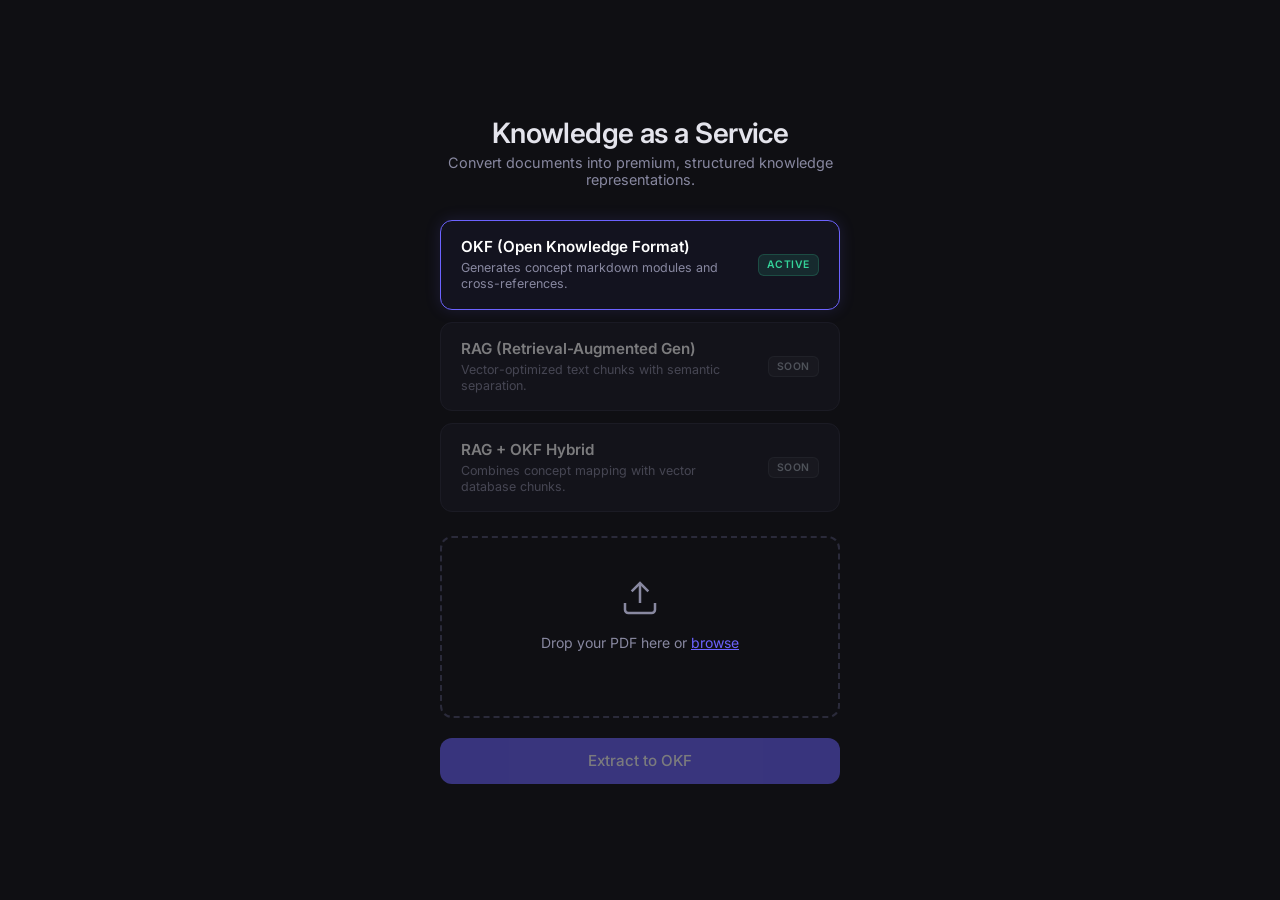
==== templates/index.html @ 01400b4e "initial commit" ====
<!DOCTYPE html>
<html lang="en">

<head>
    <meta charset="UTF-8">
    <meta name="viewport" content="width=device-width, initial-scale=1.0">
    <meta name="description" content="Convert PDF documents into Open Knowledge Format (OKF) with lossless extraction. Preserves 100% of original content.">
    <title>PDF to OKF — Lossless Extraction</title>
    <link rel="stylesheet" href="/static/style.css">

    <style>
        /* ---- Success Card Layout ---- */
        #workspace-container {
            display: none;
            width: 100%;
            height: 100vh;
            align-items: center;
            justify-content: center;
            background: #0f0f13;
        }

        .success-card {
            width: 100%;
            max-width: 480px;
            padding: 3rem 2.5rem;
            background: #1a1a24;
            border: 1px solid #2a2a3a;
            border-radius: 16px;
            text-align: center;
            box-shadow: 0 12px 40px rgba(0, 0, 0, 0.5);
            animation: card-appear 0.5s cubic-bezier(0.16, 1, 0.3, 1) forwards;
        }

        @keyframes card-appear {
            from {
                opacity: 0;
                transform: scale(0.96) translateY(20px);
            }
            to {
                opacity: 1;
                transform: scale(1) translateY(0);
            }
        }

        .success-icon-container {
            display: inline-flex;
            align-items: center;
            justify-content: center;
            width: 80px;
            height: 80px;
            border-radius: 50%;
            background: rgba(52, 211, 153, 0.1);
            border: 2px solid rgba(52, 211, 153, 0.2);
            color: var(--success);
            margin-bottom: 1.5rem;
            box-shadow: 0 0 20px rgba(52, 211, 153, 0.15);
            animation: pulse-success 2s infinite ease-in-out;
        }

        @keyframes pulse-success {
            0%, 100% { box-shadow: 0 0 20px rgba(52, 211, 153, 0.15); }
            50% { box-shadow: 0 0 35px rgba(52, 211, 153, 0.3); }
        }

        .success-icon {
            width: 40px;
            height: 40px;
        }

        .success-title {
            font-size: 1.5rem;
            font-weight: 600;
            color: #fff;
            margin-bottom: 0.5rem;
            letter-spacing: -0.01em;
        }

        .success-subtitle {
            font-size: 0.9rem;
            color: var(--text-muted);
            margin-bottom: 2rem;
            line-height: 1.4;
            word-break: break-word;
        }

        .success-actions {
            display: flex;
            flex-direction: column;
            gap: 0.75rem;
        }

        .btn-success {
            display: flex;
            align-items: center;
            justify-content: center;
            gap: 0.5rem;
            width: 100%;
            padding: 0.85rem;
            border-radius: var(--radius);
            font-family: var(--font);
            font-size: 0.95rem;
            font-weight: 500;
            cursor: pointer;
            transition: all 0.2s ease;
        }

        .btn-success-primary {
            background: var(--accent);
            border: none;
            color: #fff;
        }

        .btn-success-primary:hover {
            background: var(--accent-hover);
            transform: translateY(-1.5px);
            box-shadow: 0 4px 20px var(--accent-glow);
        }

        .btn-success-primary:active {
            transform: translateY(0);
        }

        .btn-success-secondary {
            background: #1f2937;
            border: 1px solid #374151;
            color: #d1d5db;
        }

        .btn-success-secondary:hover {
            background: #374151;
            color: #fff;
            transform: translateY(-1px);
        }

        .btn-success-secondary:active {
            transform: translateY(0);
        }

        .btn-icon {
            width: 18px;
            height: 18px;
        }

        /* ---- Service Type Selector ---- */
        .service-selector {
            display: flex;
            flex-direction: column;
            gap: 0.75rem;
            margin-bottom: 1.5rem;
            text-align: left;
        }

        .service-card {
            background: #1a1a24;
            border: 1px solid #2a2a3a;
            border-radius: var(--radius);
            padding: 1rem 1.25rem;
            cursor: pointer;
            transition: all 0.25s cubic-bezier(0.16, 1, 0.3, 1);
            position: relative;
            display: flex;
            align-items: center;
            justify-content: space-between;
            gap: 1rem;
        }

        .service-card.selected {
            border-color: var(--accent);
            box-shadow: 0 0 16px var(--accent-glow);
            background: rgba(108, 99, 255, 0.05);
        }

        .service-card:hover:not(.disabled) {
            border-color: var(--accent-hover);
            transform: translateY(-1.5px);
            box-shadow: 0 4px 15px rgba(0, 0, 0, 0.2);
        }

        .service-card.disabled {
            opacity: 0.45;
            cursor: not-allowed;
        }

        .service-info {
            display: flex;
            flex-direction: column;
            gap: 0.25rem;
        }

        .service-title {
            font-size: 0.95rem;
            font-weight: 600;
            color: #fff;
        }

        .service-desc {
            font-size: 0.78rem;
            color: var(--text-muted);
            line-height: 1.3;
        }

        .service-badge {
            font-size: 0.65rem;
            font-weight: 600;
            padding: 0.2rem 0.5rem;
            border-radius: 6px;
            text-transform: uppercase;
            letter-spacing: 0.05em;
        }

        .service-badge.active {
            background: rgba(52, 211, 153, 0.12);
            color: var(--success);
            border: 1px solid rgba(52, 211, 153, 0.2);
        }

        .service-badge.soon {
            background: rgba(156, 163, 175, 0.08);
            color: #9ca3af;
            border: 1px solid rgba(156, 163, 175, 0.15);
        }

        .upload-view {
            display: flex;
            min-height: 100vh;
            align-items: center;
            justify-content: center;
        }
    </style>
</head>

<body>

    <!-- Upload Interface -->
    <div class="upload-view" id="upload-view">
        <div class="container">
            <h1>Knowledge as a Service</h1>
            <p class="subtitle">Convert documents into premium, structured knowledge representations.</p>

            <form id="upload-form">
                <!-- Service Selection -->
                <div class="service-selector">
                    <div class="service-card selected" id="service-okf" data-service="okf">
                        <div class="service-info">
                            <div class="service-title">OKF (Open Knowledge Format)</div>
                            <div class="service-desc">Generates concept markdown modules and cross-references.</div>
                        </div>
                        <span class="service-badge active">Active</span>
                    </div>
                    <div class="service-card disabled" id="service-rag" data-service="rag">
                        <div class="service-info">
                            <div class="service-title">RAG (Retrieval-Augmented Gen)</div>
                            <div class="service-desc">Vector-optimized text chunks with semantic separation.</div>
                        </div>
                        <span class="service-badge soon">Soon</span>
                    </div>
                    <div class="service-card disabled" id="service-rag-okf" data-service="rag-okf">
                        <div class="service-info">
                            <div class="service-title">RAG + OKF Hybrid</div>
                            <div class="service-desc">Combines concept mapping with vector database chunks.</div>
                        </div>
                        <span class="service-badge soon">Soon</span>
                    </div>
                </div>

                <div class="drop-zone" id="drop-zone">
                    <svg class="upload-icon" xmlns="http://www.w3.org/2000/svg" viewBox="0 0 24 24" fill="none" stroke="currentColor" stroke-width="1.5">
                        <path d="M21 15v4a2 2 0 0 1-2 2H5a2 2 0 0 1-2-2v-4"/>
                        <polyline points="17 8 12 3 7 8"/>
                        <line x1="12" y1="3" x2="12" y2="15"/>
                    </svg>
                    <p class="drop-text">Drop your PDF here or <label for="pdf-input" class="browse-link">browse</label></p>
                    <input type="file" name="pdf" id="pdf-input" accept=".pdf" required>
                    <p class="file-name" id="file-name"></p>
                </div>

                <button type="submit" id="submit-btn" disabled>
                    <span class="btn-text">Extract to OKF</span>
                    <span class="btn-loading" style="display:none;">
                        <span class="spinner"></span>
                        Processing...
                    </span>
                </button>
            </form>

            <!-- Toast -->
            <div class="toast" id="toast">
                <span class="toast-icon" id="toast-icon">⚠️</span>
                <span class="toast-message" id="toast-message"></span>
            </div>
        </div>
    </div>

    <!-- Interactive Success View -->
    <div id="workspace-container">
        <div class="success-card">
            <div class="success-icon-container">
                <svg class="success-icon" xmlns="http://www.w3.org/2000/svg" viewBox="0 0 24 24" fill="none" stroke="currentColor" stroke-width="3" stroke-linecap="round" stroke-linejoin="round">
                    <polyline points="20 6 9 17 4 12"></polyline>
                </svg>
            </div>
            
            <h2 class="success-title">Extraction Complete</h2>
            <p class="success-subtitle" id="workspace-repo-title">Your OKF repository has been successfully generated.</p>

            <div class="success-actions">
                <button class="btn-success btn-success-primary" id="btn-download">
                    <svg class="btn-icon" xmlns="http://www.w3.org/2000/svg" viewBox="0 0 24 24" fill="none" stroke="currentColor" stroke-width="2" stroke-linecap="round" stroke-linejoin="round">
                        <path d="M21 15v4a2 2 0 0 1-2 2H5a2 2 0 0 1-2-2v-4"/>
                        <polyline points="7 10 12 15 17 10"/>
                        <line x1="12" y1="15" x2="12" y2="3"/>
                    </svg>
                    Download ZIP
                </button>
                <button class="btn-success btn-success-secondary" id="btn-back">
                    <svg class="btn-icon" xmlns="http://www.w3.org/2000/svg" viewBox="0 0 24 24" fill="none" stroke="currentColor" stroke-width="2" stroke-linecap="round" stroke-linejoin="round">
                        <path d="M19 12H5"/>
                        <polyline points="12 19 5 12 12 5"/>
                    </svg>
                    New Upload
                </button>
            </div>
        </div>
    </div>

    <script>
        const dropZone = document.getElementById('drop-zone');
        const fileInput = document.getElementById('pdf-input');
        const fileName = document.getElementById('file-name');
        const submitBtn = document.getElementById('submit-btn');
        const form = document.getElementById('upload-form');
        const toast = document.getElementById('toast');
        const toastMessage = document.getElementById('toast-message');
        const toastIcon = document.getElementById('toast-icon');

        // Service selection logic
        const serviceCards = document.querySelectorAll('.service-card');
        let selectedService = 'okf';

        serviceCards.forEach(card => {
            card.addEventListener('click', () => {
                if (card.classList.contains('disabled')) {
                    const title = card.querySelector('.service-title').textContent.split(' (')[0];
                    showToast(`${title} conversion is coming soon!`, true);
                    return;
                }
                
                serviceCards.forEach(c => c.classList.remove('selected'));
                card.classList.add('selected');
                selectedService = card.dataset.service;
                
                // Update submit button text if needed
                const btnText = submitBtn.querySelector('.btn-text');
                if (selectedService === 'okf') {
                    btnText.textContent = 'Extract to OKF';
                }
            });
        });

        // Workspace elements
        const uploadView = document.getElementById('upload-view');
        const workspaceContainer = document.getElementById('workspace-container');
        const workspaceRepoTitle = document.getElementById('workspace-repo-title');
        const btnBack = document.getElementById('btn-back');
        const btnDownload = document.getElementById('btn-download');
        
        let activeWorkspaceData = null; // Holds the parsed JSON response

        // File selection
        fileInput.addEventListener('change', () => {
            if (fileInput.files.length > 0) {
                fileName.textContent = fileInput.files[0].name;
                submitBtn.disabled = false;
                dropZone.classList.add('has-file');
                hideToast();
            }
        });

        // Drag and drop
        dropZone.addEventListener('dragover', (e) => {
            e.preventDefault();
            dropZone.classList.add('drag-over');
        });

        dropZone.addEventListener('dragleave', () => {
            dropZone.classList.remove('drag-over');
        });

        dropZone.addEventListener('drop', (e) => {
            e.preventDefault();
            dropZone.classList.remove('drag-over');
            if (e.dataTransfer.files.length > 0) {
                fileInput.files = e.dataTransfer.files;
                fileName.textContent = e.dataTransfer.files[0].name;
                submitBtn.disabled = false;
                dropZone.classList.add('has-file');
                hideToast();
            }
        });



        // Toast notifications
        function showToast(message, isError = true) {
            toastMessage.textContent = message;
            toastIcon.textContent = isError ? '⚠️' : '✅';
            toast.className = 'toast ' + (isError ? 'toast-error' : 'toast-success') + ' toast-visible';

            if (!isError) {
                setTimeout(hideToast, 5000);
            }
        }

        function hideToast() {
            toast.classList.remove('toast-visible');
        }

        // Download ZIP
        btnDownload.addEventListener('click', () => {
            if (!activeWorkspaceData || !activeWorkspaceData.zip_base64) return;
            
            const zipBytes = atob(activeWorkspaceData.zip_base64);
            const array = new Uint8Array(zipBytes.length);
            for (let i = 0; i < zipBytes.length; i++) {
                array[i] = zipBytes.charCodeAt(i);
            }
            
            const blob = new Blob([array], { type: 'application/zip' });
            const url = URL.createObjectURL(blob);
            const a = document.createElement('a');
            a.href = url;
            a.download = 'output.zip';
            document.body.appendChild(a);
            a.click();
            document.body.removeChild(a);
            URL.revokeObjectURL(url);
            showToast('Download started successfully!', false);
        });

        // New Upload View Transition
        btnBack.addEventListener('click', () => {
            workspaceContainer.style.display = 'none';
            uploadView.style.display = 'flex';
            
            // Clean up state
            fileName.textContent = '';
            fileInput.value = '';
            submitBtn.disabled = true;
            dropZone.classList.remove('has-file');
            
            activeWorkspaceData = null;
        });

        // Async form submit
        form.addEventListener('submit', async (e) => {
            e.preventDefault();

            const file = fileInput.files[0];
            if (!file) return;

            // Validate client-side
            if (!file.name.toLowerCase().endsWith('.pdf')) {
                showToast('Please select a PDF file.');
                return;
            }

            // Show loading state
            submitBtn.querySelector('.btn-text').style.display = 'none';
            submitBtn.querySelector('.btn-loading').style.display = 'inline-flex';
            submitBtn.disabled = true;
            hideToast();

            const formData = new FormData();
            formData.append('pdf', file);

            try {
                const response = await fetch('/upload', {
                    method: 'POST',
                    body: formData
                });

                if (!response.ok) {
                    let detail = 'An error occurred during extraction.';
                    try {
                        const err = await response.json();
                        detail = err.detail || detail;
                    } catch (_) {}
                    throw new Error(detail);
                }

                const json = await response.json();
                if (!json.success) {
                    throw new Error('Failed to generate OKF bundle.');
                }

                activeWorkspaceData = json;

                showToast('Knowledge mapping complete!', false);

                // Transition to Workspace View
                setTimeout(() => {
                    uploadView.style.display = 'none';
                    workspaceContainer.style.display = 'flex';
                    if (workspaceRepoTitle) {
                        workspaceRepoTitle.textContent = json.repository_title;
                    }
                }, 1000);

            } catch (error) {
                showToast(error.message);

            } finally {
                // Reset button state
                submitBtn.querySelector('.btn-text').style.display = 'inline';
                submitBtn.querySelector('.btn-loading').style.display = 'none';
                submitBtn.disabled = false;
            }
        });
    </script>

</body>

</html>
---- static/style.css ----
@import url('https://fonts.googleapis.com/css2?family=Inter:wght@400;500;600&display=swap');

/* ---- Reset ---- */
*, *::before, *::after {
    margin: 0;
    padding: 0;
    box-sizing: border-box;
}

/* ---- Base ---- */
:root {
    --bg: #0f0f13;
    --surface: #1a1a24;
    --border: #2a2a3a;
    --accent: #6c63ff;
    --accent-hover: #7f78ff;
    --accent-glow: rgba(108, 99, 255, 0.15);
    --text: #e4e4ec;
    --text-muted: #8888a0;
    --success: #34d399;
    --error: #f87171;
    --warning: #fbbf24;
    --radius: 12px;
    --font: 'Inter', -apple-system, BlinkMacSystemFont, 'Segoe UI', sans-serif;
}

body {
    font-family: var(--font);
    background: var(--bg);
    color: var(--text);
    min-height: 100vh;
    display: flex;
    align-items: center;
    justify-content: center;
}

/* ---- Container ---- */
.container {
    width: 100%;
    max-width: 480px;
    padding: 2.5rem;
    text-align: center;
}

h1 {
    font-size: 1.75rem;
    font-weight: 600;
    margin-bottom: 0.25rem;
    letter-spacing: -0.02em;
}

.subtitle {
    color: var(--text-muted);
    font-size: 0.9rem;
    margin-bottom: 2rem;
}

/* ---- Drop Zone ---- */
.drop-zone {
    border: 2px dashed var(--border);
    border-radius: var(--radius);
    padding: 2.5rem 1.5rem;
    cursor: pointer;
    transition: border-color 0.25s ease, background 0.25s ease, transform 0.2s ease;
    margin-bottom: 1.25rem;
    position: relative;
}

.drop-zone:hover,
.drop-zone.drag-over {
    border-color: var(--accent);
    background: var(--accent-glow);
    transform: translateY(-1px);
}

.drop-zone.has-file {
    border-color: var(--accent);
    border-style: solid;
}

.upload-icon {
    width: 40px;
    height: 40px;
    color: var(--text-muted);
    margin-bottom: 0.75rem;
    transition: color 0.25s ease, transform 0.3s ease;
}

.drop-zone:hover .upload-icon {
    color: var(--accent);
    transform: translateY(-2px);
}

.drop-text {
    color: var(--text-muted);
    font-size: 0.875rem;
}

.browse-link {
    color: var(--accent);
    cursor: pointer;
    text-decoration: underline;
}

.browse-link:hover {
    color: var(--accent-hover);
}

#pdf-input {
    position: absolute;
    inset: 0;
    opacity: 0;
    cursor: pointer;
}

.file-name {
    color: var(--accent);
    font-size: 0.85rem;
    margin-top: 0.5rem;
    min-height: 1.2em;
}

/* ---- Button ---- */
button[type="submit"] {
    width: 100%;
    padding: 0.85rem;
    border: none;
    border-radius: var(--radius);
    background: var(--accent);
    color: #fff;
    font-family: var(--font);
    font-size: 0.95rem;
    font-weight: 500;
    cursor: pointer;
    transition: background 0.25s ease, opacity 0.25s ease, transform 0.15s ease, box-shadow 0.25s ease;
}

button[type="submit"]:hover:not(:disabled) {
    background: var(--accent-hover);
    transform: translateY(-1px);
    box-shadow: 0 4px 20px var(--accent-glow);
}

button[type="submit"]:active:not(:disabled) {
    transform: translateY(0);
}

button[type="submit"]:disabled {
    opacity: 0.45;
    cursor: not-allowed;
}

.btn-loading {
    display: inline-flex;
    align-items: center;
    gap: 0.5rem;
}

/* ---- Spinner ---- */
.spinner {
    display: inline-block;
    width: 16px;
    height: 16px;
    border: 2px solid rgba(255, 255, 255, 0.3);
    border-top-color: #fff;
    border-radius: 50%;
    animation: spin 0.7s linear infinite;
}

@keyframes spin {
    to { transform: rotate(360deg); }
}

/* ---- Progress Steps ---- */
.progress-container {
    display: flex;
    justify-content: space-between;
    align-items: center;
    margin-top: 1.5rem;
    padding: 1rem 0.5rem;
    gap: 0.25rem;
}

.progress-step {
    display: flex;
    flex-direction: column;
    align-items: center;
    gap: 0.5rem;
    flex: 1;
    opacity: 0.35;
    transition: opacity 0.4s ease;
}

.progress-step.active,
.progress-step.done {
    opacity: 1;
}

.step-dot {
    width: 10px;
    height: 10px;
    border-radius: 50%;
    background: var(--border);
    transition: background 0.4s ease, box-shadow 0.4s ease, transform 0.3s ease;
}

.progress-step.active .step-dot {
    background: var(--accent);
    box-shadow: 0 0 12px var(--accent-glow);
    animation: pulse-dot 1.5s ease-in-out infinite;
}

.progress-step.done .step-dot {
    background: var(--success);
    transform: scale(1.1);
}

.step-label {
    font-size: 0.7rem;
    color: var(--text-muted);
    white-space: nowrap;
    transition: color 0.3s ease;
}

.progress-step.active .step-label {
    color: var(--accent);
}

.progress-step.done .step-label {
    color: var(--success);
}

@keyframes pulse-dot {
    0%, 100% { box-shadow: 0 0 6px var(--accent-glow); }
    50% { box-shadow: 0 0 18px rgba(108, 99, 255, 0.4); }
}

/* ---- Toast ---- */
.toast {
    position: fixed;
    bottom: 2rem;
    left: 50%;
    transform: translateX(-50%) translateY(20px);
    padding: 0.85rem 1.5rem;
    border-radius: var(--radius);
    font-size: 0.875rem;
    font-family: var(--font);
    display: flex;
    align-items: center;
    gap: 0.5rem;
    opacity: 0;
    visibility: hidden;
    transition: opacity 0.35s ease, transform 0.35s ease, visibility 0.35s;
    z-index: 1000;
    max-width: 90vw;
    backdrop-filter: blur(12px);
}

.toast-visible {
    opacity: 1;
    visibility: visible;
    transform: translateX(-50%) translateY(0);
}

.toast-error {
    background: rgba(248, 113, 113, 0.12);
    border: 1px solid rgba(248, 113, 113, 0.25);
    color: var(--error);
}

.toast-success {
    background: rgba(52, 211, 153, 0.12);
    border: 1px solid rgba(52, 211, 153, 0.25);
    color: var(--success);
}

.toast-icon {
    font-size: 1.1rem;
}

.toast-message {
    line-height: 1.4;
}

/* ---- Footer ---- */
.footer-note {
    margin-top: 1.5rem;
    font-size: 0.78rem;
    color: var(--text-muted);
}

.footer-note code {
    background: var(--surface);
    padding: 0.15em 0.4em;
    border-radius: 4px;
    font-size: 0.8em;
}
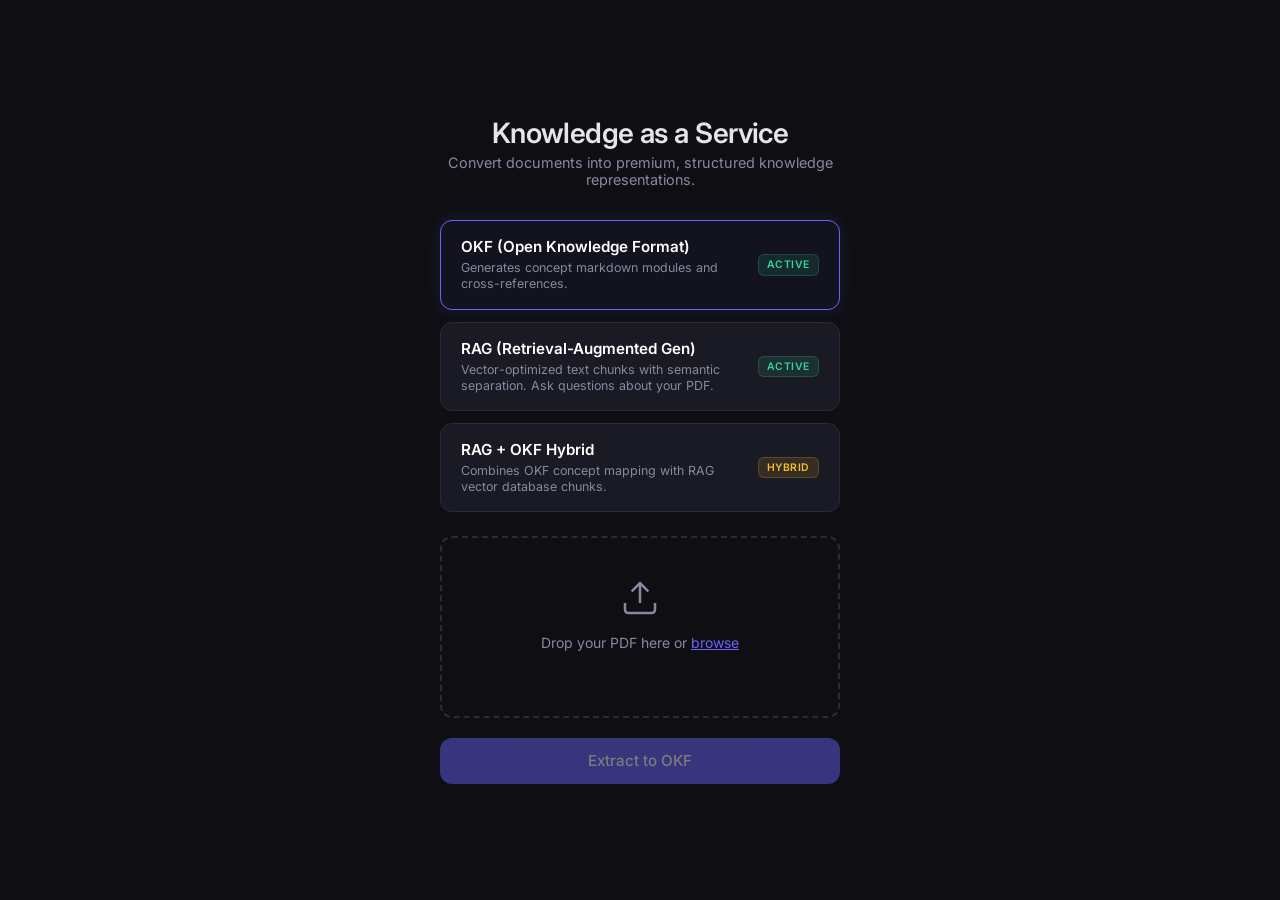
==== commit aea0a675: "feat: Add Contextual RAG pipeline with Hybrid Search (ChromaDB + BM25 + RRF + FlashRank) and interac" ====
--- a/templates/index.html
+++ b/templates/index.html
@@ -206,6 +206,7 @@
             border-radius: 6px;
             text-transform: uppercase;
             letter-spacing: 0.05em;
+            flex-shrink: 0;
         }
 
         .service-badge.active {
@@ -220,11 +221,454 @@
             border: 1px solid rgba(156, 163, 175, 0.15);
         }
 
+        .service-badge.hybrid {
+            background: rgba(251, 191, 36, 0.12);
+            color: var(--warning);
+            border: 1px solid rgba(251, 191, 36, 0.2);
+        }
+
         .upload-view {
             display: flex;
             min-height: 100vh;
             align-items: center;
             justify-content: center;
+        }
+
+        /* ============================================= */
+        /* ---- RAG Chat Workspace ----                  */
+        /* ============================================= */
+        #rag-workspace {
+            display: none;
+            width: 100%;
+            height: 100vh;
+            flex-direction: column;
+            background: var(--bg);
+        }
+
+        /* Header */
+        .rag-header {
+            display: flex;
+            align-items: center;
+            justify-content: space-between;
+            padding: 0.75rem 1.5rem;
+            background: var(--surface);
+            border-bottom: 1px solid var(--border);
+            flex-shrink: 0;
+        }
+
+        .rag-header-left {
+            display: flex;
+            align-items: center;
+            gap: 0.75rem;
+        }
+
+        .rag-logo {
+            display: flex;
+            align-items: center;
+            gap: 0.5rem;
+            font-weight: 600;
+            font-size: 0.95rem;
+            color: var(--text);
+        }
+
+        .rag-logo-icon {
+            width: 28px;
+            height: 28px;
+            border-radius: 8px;
+            background: linear-gradient(135deg, #6c63ff 0%, #a855f7 100%);
+            display: flex;
+            align-items: center;
+            justify-content: center;
+            color: #fff;
+            font-size: 0.75rem;
+            font-weight: 700;
+        }
+
+        .rag-doc-name {
+            font-size: 0.8rem;
+            color: var(--text-muted);
+            padding: 0.25rem 0.65rem;
+            background: rgba(108, 99, 255, 0.08);
+            border: 1px solid rgba(108, 99, 255, 0.15);
+            border-radius: 6px;
+        }
+
+        .rag-header-right {
+            display: flex;
+            align-items: center;
+            gap: 0.5rem;
+        }
+
+        .rag-stats-badge {
+            font-size: 0.72rem;
+            color: var(--text-muted);
+            padding: 0.2rem 0.5rem;
+            background: rgba(52, 211, 153, 0.08);
+            border: 1px solid rgba(52, 211, 153, 0.15);
+            border-radius: 6px;
+        }
+
+        .btn-rag-back {
+            padding: 0.4rem 0.75rem;
+            background: #1f2937;
+            border: 1px solid #374151;
+            border-radius: 8px;
+            color: #d1d5db;
+            font-family: var(--font);
+            font-size: 0.78rem;
+            font-weight: 500;
+            cursor: pointer;
+            transition: all 0.2s ease;
+            display: flex;
+            align-items: center;
+            gap: 0.35rem;
+        }
+
+        .btn-rag-back:hover {
+            background: #374151;
+            color: #fff;
+        }
+
+        .btn-rag-back svg {
+            width: 14px;
+            height: 14px;
+        }
+
+        /* Chat Area */
+        .rag-chat-area {
+            flex: 1;
+            overflow-y: auto;
+            padding: 1.5rem;
+            display: flex;
+            flex-direction: column;
+            gap: 1.25rem;
+            scroll-behavior: smooth;
+        }
+
+        /* Welcome */
+        .rag-welcome {
+            display: flex;
+            flex-direction: column;
+            align-items: center;
+            justify-content: center;
+            text-align: center;
+            padding: 3rem 1.5rem;
+            flex: 1;
+        }
+
+        .rag-welcome-icon {
+            width: 64px;
+            height: 64px;
+            border-radius: 16px;
+            background: linear-gradient(135deg, rgba(108, 99, 255, 0.12) 0%, rgba(168, 85, 247, 0.12) 100%);
+            border: 1px solid rgba(108, 99, 255, 0.2);
+            display: flex;
+            align-items: center;
+            justify-content: center;
+            margin-bottom: 1.25rem;
+        }
+
+        .rag-welcome-icon svg {
+            width: 32px;
+            height: 32px;
+            color: var(--accent);
+        }
+
+        .rag-welcome h2 {
+            font-size: 1.25rem;
+            font-weight: 600;
+            color: var(--text);
+            margin-bottom: 0.5rem;
+        }
+
+        .rag-welcome p {
+            font-size: 0.85rem;
+            color: var(--text-muted);
+            max-width: 420px;
+            line-height: 1.5;
+            margin-bottom: 1.25rem;
+        }
+
+        .rag-suggestions {
+            display: flex;
+            flex-wrap: wrap;
+            gap: 0.5rem;
+            justify-content: center;
+            max-width: 520px;
+        }
+
+        .rag-suggestion-chip {
+            padding: 0.45rem 0.85rem;
+            background: var(--surface);
+            border: 1px solid var(--border);
+            border-radius: 20px;
+            color: var(--text-muted);
+            font-size: 0.78rem;
+            font-family: var(--font);
+            cursor: pointer;
+            transition: all 0.2s ease;
+        }
+
+        .rag-suggestion-chip:hover {
+            border-color: var(--accent);
+            color: var(--accent);
+            background: rgba(108, 99, 255, 0.06);
+        }
+
+        /* Messages */
+        .rag-message {
+            display: flex;
+            gap: 0.75rem;
+            max-width: 760px;
+            width: 100%;
+            margin: 0 auto;
+            animation: msg-appear 0.3s cubic-bezier(0.16, 1, 0.3, 1) forwards;
+        }
+
+        @keyframes msg-appear {
+            from { opacity: 0; transform: translateY(8px); }
+            to { opacity: 1; transform: translateY(0); }
+        }
+
+        .rag-message.user {
+            flex-direction: row-reverse;
+        }
+
+        .rag-message-avatar {
+            width: 32px;
+            height: 32px;
+            border-radius: 10px;
+            display: flex;
+            align-items: center;
+            justify-content: center;
+            font-size: 0.75rem;
+            font-weight: 700;
+            flex-shrink: 0;
+        }
+
+        .rag-message.user .rag-message-avatar {
+            background: linear-gradient(135deg, #6c63ff, #a855f7);
+            color: #fff;
+        }
+
+        .rag-message.assistant .rag-message-avatar {
+            background: rgba(52, 211, 153, 0.15);
+            border: 1px solid rgba(52, 211, 153, 0.25);
+            color: var(--success);
+        }
+
+        .rag-message-content {
+            padding: 0.85rem 1.1rem;
+            border-radius: 14px;
+            font-size: 0.88rem;
+            line-height: 1.6;
+            max-width: 85%;
+        }
+
+        .rag-message.user .rag-message-content {
+            background: linear-gradient(135deg, #6c63ff 0%, #7f78ff 100%);
+            color: #fff;
+            border-bottom-right-radius: 4px;
+        }
+
+        .rag-message.assistant .rag-message-content {
+            background: var(--surface);
+            border: 1px solid var(--border);
+            color: var(--text);
+            border-bottom-left-radius: 4px;
+        }
+
+        .rag-message.assistant .rag-message-content p {
+            margin-bottom: 0.5rem;
+        }
+
+        .rag-message.assistant .rag-message-content p:last-child {
+            margin-bottom: 0;
+        }
+
+        /* Sources accordion */
+        .rag-sources {
+            margin-top: 0.75rem;
+            border-top: 1px solid var(--border);
+            padding-top: 0.65rem;
+        }
+
+        .rag-sources-toggle {
+            display: flex;
+            align-items: center;
+            gap: 0.35rem;
+            font-size: 0.75rem;
+            color: var(--accent);
+            cursor: pointer;
+            font-family: var(--font);
+            font-weight: 500;
+            background: none;
+            border: none;
+            padding: 0;
+            transition: color 0.2s ease;
+        }
+
+        .rag-sources-toggle:hover {
+            color: var(--accent-hover);
+        }
+
+        .rag-sources-toggle svg {
+            width: 14px;
+            height: 14px;
+            transition: transform 0.2s ease;
+        }
+
+        .rag-sources-toggle.expanded svg {
+            transform: rotate(180deg);
+        }
+
+        .rag-sources-list {
+            display: none;
+            margin-top: 0.5rem;
+            display: flex;
+            flex-direction: column;
+            gap: 0.35rem;
+        }
+
+        .rag-sources-list.visible {
+            display: flex;
+        }
+
+        .rag-source-item {
+            font-size: 0.73rem;
+            padding: 0.4rem 0.6rem;
+            background: rgba(108, 99, 255, 0.06);
+            border: 1px solid rgba(108, 99, 255, 0.1);
+            border-radius: 6px;
+            color: var(--text-muted);
+            line-height: 1.35;
+        }
+
+        .rag-source-item strong {
+            color: var(--text);
+            font-weight: 500;
+        }
+
+        /* Typing indicator */
+        .rag-typing {
+            display: flex;
+            gap: 4px;
+            padding: 0.5rem 0;
+        }
+
+        .rag-typing span {
+            width: 6px;
+            height: 6px;
+            border-radius: 50%;
+            background: var(--text-muted);
+            animation: typing-bounce 1.4s ease-in-out infinite;
+        }
+
+        .rag-typing span:nth-child(2) { animation-delay: 0.2s; }
+        .rag-typing span:nth-child(3) { animation-delay: 0.4s; }
+
+        @keyframes typing-bounce {
+            0%, 60%, 100% { transform: translateY(0); opacity: 0.4; }
+            30% { transform: translateY(-6px); opacity: 1; }
+        }
+
+        /* Search Stats */
+        .rag-search-stats {
+            font-size: 0.7rem;
+            color: var(--text-muted);
+            margin-top: 0.5rem;
+            display: flex;
+            gap: 0.75rem;
+            flex-wrap: wrap;
+        }
+
+        .rag-stat {
+            display: flex;
+            align-items: center;
+            gap: 0.25rem;
+        }
+
+        .rag-stat-dot {
+            width: 5px;
+            height: 5px;
+            border-radius: 50%;
+        }
+
+        .rag-stat-dot.vector { background: #6c63ff; }
+        .rag-stat-dot.bm25 { background: #f59e0b; }
+        .rag-stat-dot.reranked { background: #34d399; }
+
+        /* Input Bar */
+        .rag-input-bar {
+            padding: 0.75rem 1.5rem 1rem;
+            background: var(--surface);
+            border-top: 1px solid var(--border);
+            flex-shrink: 0;
+        }
+
+        .rag-input-wrapper {
+            max-width: 760px;
+            margin: 0 auto;
+            display: flex;
+            gap: 0.5rem;
+            align-items: flex-end;
+        }
+
+        .rag-input-field {
+            flex: 1;
+            padding: 0.75rem 1rem;
+            background: var(--bg);
+            border: 1px solid var(--border);
+            border-radius: 12px;
+            color: var(--text);
+            font-family: var(--font);
+            font-size: 0.9rem;
+            resize: none;
+            max-height: 120px;
+            min-height: 44px;
+            outline: none;
+            transition: border-color 0.2s ease, box-shadow 0.2s ease;
+            line-height: 1.4;
+        }
+
+        .rag-input-field:focus {
+            border-color: var(--accent);
+            box-shadow: 0 0 0 3px var(--accent-glow);
+        }
+
+        .rag-input-field::placeholder {
+            color: var(--text-muted);
+        }
+
+        .rag-send-btn {
+            width: 44px;
+            height: 44px;
+            border-radius: 12px;
+            background: var(--accent);
+            border: none;
+            color: #fff;
+            cursor: pointer;
+            display: flex;
+            align-items: center;
+            justify-content: center;
+            transition: all 0.2s ease;
+            flex-shrink: 0;
+        }
+
+        .rag-send-btn:hover:not(:disabled) {
+            background: var(--accent-hover);
+            transform: translateY(-1px);
+            box-shadow: 0 4px 15px var(--accent-glow);
+        }
+
+        .rag-send-btn:disabled {
+            opacity: 0.4;
+            cursor: not-allowed;
+        }
+
+        .rag-send-btn svg {
+            width: 20px;
+            height: 20px;
         }
     </style>
 </head>
@@ -247,19 +691,19 @@
                         </div>
                         <span class="service-badge active">Active</span>
                     </div>
-                    <div class="service-card disabled" id="service-rag" data-service="rag">
+                    <div class="service-card" id="service-rag" data-service="rag">
                         <div class="service-info">
                             <div class="service-title">RAG (Retrieval-Augmented Gen)</div>
-                            <div class="service-desc">Vector-optimized text chunks with semantic separation.</div>
+                            <div class="service-desc">Vector-optimized text chunks with semantic separation. Ask questions about your PDF.</div>
                         </div>
-                        <span class="service-badge soon">Soon</span>
+                        <span class="service-badge active">Active</span>
                     </div>
-                    <div class="service-card disabled" id="service-rag-okf" data-service="rag-okf">
+                    <div class="service-card" id="service-rag-okf" data-service="rag-okf">
                         <div class="service-info">
                             <div class="service-title">RAG + OKF Hybrid</div>
-                            <div class="service-desc">Combines concept mapping with vector database chunks.</div>
+                            <div class="service-desc">Combines OKF concept mapping with RAG vector database chunks.</div>
                         </div>
-                        <span class="service-badge soon">Soon</span>
+                        <span class="service-badge hybrid">Hybrid</span>
                     </div>
                 </div>
 
@@ -291,7 +735,7 @@
         </div>
     </div>
 
-    <!-- Interactive Success View -->
+    <!-- OKF Success View -->
     <div id="workspace-container">
         <div class="success-card">
             <div class="success-icon-container">
@@ -323,6 +767,61 @@
         </div>
     </div>
 
+    <!-- RAG Chat Workspace -->
+    <div id="rag-workspace">
+        <!-- Header -->
+        <div class="rag-header">
+            <div class="rag-header-left">
+                <div class="rag-logo">
+                    <div class="rag-logo-icon">R</div>
+                    RAG Playground
+                </div>
+                <span class="rag-doc-name" id="rag-doc-name">document.pdf</span>
+            </div>
+            <div class="rag-header-right">
+                <span class="rag-stats-badge" id="rag-chunk-count">0 chunks indexed</span>
+                <button class="btn-rag-back" id="btn-rag-back">
+                    <svg xmlns="http://www.w3.org/2000/svg" viewBox="0 0 24 24" fill="none" stroke="currentColor" stroke-width="2" stroke-linecap="round" stroke-linejoin="round">
+                        <path d="M19 12H5"/><polyline points="12 19 5 12 12 5"/>
+                    </svg>
+                    New Upload
+                </button>
+            </div>
+        </div>
+
+        <!-- Chat Area -->
+        <div class="rag-chat-area" id="rag-chat-area">
+            <div class="rag-welcome" id="rag-welcome">
+                <div class="rag-welcome-icon">
+                    <svg xmlns="http://www.w3.org/2000/svg" viewBox="0 0 24 24" fill="none" stroke="currentColor" stroke-width="1.5" stroke-linecap="round" stroke-linejoin="round">
+                        <circle cx="11" cy="11" r="8"/>
+                        <line x1="21" y1="21" x2="16.65" y2="16.65"/>
+                    </svg>
+                </div>
+                <h2>Ask anything about your document</h2>
+                <p>Your PDF has been indexed with hybrid vector + keyword search. Ask questions and get precise, cited answers powered by Gemini AI.</p>
+                <div class="rag-suggestions" id="rag-suggestions">
+                    <button class="rag-suggestion-chip" data-q="What is this document about?">What is this document about?</button>
+                    <button class="rag-suggestion-chip" data-q="Summarize the key points">Summarize the key points</button>
+                    <button class="rag-suggestion-chip" data-q="What are the main conclusions?">What are the main conclusions?</button>
+                </div>
+            </div>
+        </div>
+
+        <!-- Input Bar -->
+        <div class="rag-input-bar">
+            <div class="rag-input-wrapper">
+                <textarea class="rag-input-field" id="rag-input" placeholder="Ask a question about your document..." rows="1"></textarea>
+                <button class="rag-send-btn" id="rag-send-btn" disabled>
+                    <svg xmlns="http://www.w3.org/2000/svg" viewBox="0 0 24 24" fill="none" stroke="currentColor" stroke-width="2" stroke-linecap="round" stroke-linejoin="round">
+                        <line x1="22" y1="2" x2="11" y2="13"/>
+                        <polygon points="22 2 15 22 11 13 2 9 22 2"/>
+                    </svg>
+                </button>
+            </div>
+        </div>
+    </div>
+
     <script>
         const dropZone = document.getElementById('drop-zone');
         const fileInput = document.getElementById('pdf-input');
@@ -349,10 +848,14 @@
                 card.classList.add('selected');
                 selectedService = card.dataset.service;
                 
-                // Update submit button text if needed
+                // Update submit button text based on service
                 const btnText = submitBtn.querySelector('.btn-text');
                 if (selectedService === 'okf') {
                     btnText.textContent = 'Extract to OKF';
+                } else if (selectedService === 'rag') {
+                    btnText.textContent = 'Index for RAG';
+                } else if (selectedService === 'rag-okf') {
+                    btnText.textContent = 'Extract & Index';
                 }
             });
         });
@@ -364,7 +867,19 @@
         const btnBack = document.getElementById('btn-back');
         const btnDownload = document.getElementById('btn-download');
         
-        let activeWorkspaceData = null; // Holds the parsed JSON response
+        // RAG workspace elements
+        const ragWorkspace = document.getElementById('rag-workspace');
+        const ragChatArea = document.getElementById('rag-chat-area');
+        const ragInput = document.getElementById('rag-input');
+        const ragSendBtn = document.getElementById('rag-send-btn');
+        const ragWelcome = document.getElementById('rag-welcome');
+        const ragDocName = document.getElementById('rag-doc-name');
+        const ragChunkCount = document.getElementById('rag-chunk-count');
+        const btnRagBack = document.getElementById('btn-rag-back');
+
+        let activeWorkspaceData = null;
+        let ragSessionId = null;
+        let ragIsQuerying = false;
 
         // File selection
         fileInput.addEventListener('change', () => {
@@ -437,21 +952,237 @@
             showToast('Download started successfully!', false);
         });
 
-        // New Upload View Transition
+        // New Upload View Transition (from OKF success)
         btnBack.addEventListener('click', () => {
             workspaceContainer.style.display = 'none';
             uploadView.style.display = 'flex';
-            
-            // Clean up state
+            resetUploadState();
+        });
+
+        // New Upload from RAG workspace
+        btnRagBack.addEventListener('click', () => {
+            // Clean up RAG session
+            if (ragSessionId) {
+                fetch(`/api/rag/session/${ragSessionId}`, { method: 'DELETE' }).catch(() => {});
+            }
+            ragWorkspace.style.display = 'none';
+            uploadView.style.display = 'flex';
+            resetUploadState();
+            resetRagChat();
+        });
+
+        function resetUploadState() {
             fileName.textContent = '';
             fileInput.value = '';
             submitBtn.disabled = true;
             dropZone.classList.remove('has-file');
-            
             activeWorkspaceData = null;
+            ragSessionId = null;
+        }
+
+        function resetRagChat() {
+            ragChatArea.innerHTML = '';
+            ragChatArea.appendChild(ragWelcome.cloneNode(true));
+            const newWelcome = ragChatArea.querySelector('.rag-welcome');
+            newWelcome.style.display = 'flex';
+            // Re-bind suggestion chips
+            newWelcome.querySelectorAll('.rag-suggestion-chip').forEach(chip => {
+                chip.addEventListener('click', () => {
+                    ragInput.value = chip.dataset.q;
+                    ragSendBtn.disabled = false;
+                    sendRagQuery();
+                });
+            });
+        }
+
+        // ==========================================
+        // RAG Chat Functions
+        // ==========================================
+
+        function addMessage(role, content, sources = null, stats = null) {
+            // Hide welcome on first message
+            const welcome = ragChatArea.querySelector('.rag-welcome');
+            if (welcome) welcome.style.display = 'none';
+
+            const msg = document.createElement('div');
+            msg.className = `rag-message ${role}`;
+
+            const avatar = document.createElement('div');
+            avatar.className = 'rag-message-avatar';
+            avatar.textContent = role === 'user' ? 'U' : 'AI';
+
+            const contentDiv = document.createElement('div');
+            contentDiv.className = 'rag-message-content';
+
+            // Simple markdown-like rendering
+            const formatted = content
+                .replace(/\*\*(.*?)\*\*/g, '<strong>$1</strong>')
+                .replace(/\*(.*?)\*/g, '<em>$1</em>')
+                .replace(/`(.*?)`/g, '<code style="background:rgba(108,99,255,0.1);padding:0.1em 0.3em;border-radius:4px;font-size:0.85em;">$1</code>')
+                .replace(/\n\n/g, '</p><p>')
+                .replace(/\n/g, '<br>');
+            contentDiv.innerHTML = `<p>${formatted}</p>`;
+
+            // Add sources if present
+            if (sources && sources.length > 0) {
+                const sourcesDiv = document.createElement('div');
+                sourcesDiv.className = 'rag-sources';
+
+                const toggle = document.createElement('button');
+                toggle.className = 'rag-sources-toggle';
+                toggle.innerHTML = `<svg xmlns="http://www.w3.org/2000/svg" viewBox="0 0 24 24" fill="none" stroke="currentColor" stroke-width="2"><polyline points="6 9 12 15 18 9"/></svg> ${sources.length} source${sources.length > 1 ? 's' : ''} referenced`;
+
+                const list = document.createElement('div');
+                list.className = 'rag-sources-list';
+
+                sources.forEach((src, i) => {
+                    const item = document.createElement('div');
+                    item.className = 'rag-source-item';
+                    const pageInfo = src.metadata && src.metadata.page_number ? ` · Page ${src.metadata.page_number}` : '';
+                    const scoreInfo = src.score ? ` · Score: ${src.score.toFixed(3)}` : '';
+                    const preview = src.text ? src.text.substring(0, 120) + (src.text.length > 120 ? '…' : '') : '';
+                    item.innerHTML = `<strong>Chunk ${i + 1}${pageInfo}${scoreInfo}</strong><br>${preview}`;
+                    list.appendChild(item);
+                });
+
+                toggle.addEventListener('click', () => {
+                    toggle.classList.toggle('expanded');
+                    list.classList.toggle('visible');
+                });
+
+                sourcesDiv.appendChild(toggle);
+                sourcesDiv.appendChild(list);
+                contentDiv.appendChild(sourcesDiv);
+            }
+
+            // Add search stats
+            if (stats) {
+                const statsDiv = document.createElement('div');
+                statsDiv.className = 'rag-search-stats';
+                if (stats.vector_results !== undefined) {
+                    statsDiv.innerHTML += `<span class="rag-stat"><span class="rag-stat-dot vector"></span> ${stats.vector_results} vector</span>`;
+                }
+                if (stats.bm25_results !== undefined) {
+                    statsDiv.innerHTML += `<span class="rag-stat"><span class="rag-stat-dot bm25"></span> ${stats.bm25_results} BM25</span>`;
+                }
+                if (stats.reranked !== undefined) {
+                    statsDiv.innerHTML += `<span class="rag-stat"><span class="rag-stat-dot reranked"></span> ${stats.reranked} reranked</span>`;
+                }
+                if (stats.latency_ms !== undefined) {
+                    statsDiv.innerHTML += `<span class="rag-stat">⚡ ${stats.latency_ms}ms</span>`;
+                }
+                contentDiv.appendChild(statsDiv);
+            }
+
+            msg.appendChild(avatar);
+            msg.appendChild(contentDiv);
+            ragChatArea.appendChild(msg);
+            ragChatArea.scrollTop = ragChatArea.scrollHeight;
+
+            return msg;
+        }
+
+        function addTypingIndicator() {
+            const msg = document.createElement('div');
+            msg.className = 'rag-message assistant';
+            msg.id = 'rag-typing-indicator';
+
+            const avatar = document.createElement('div');
+            avatar.className = 'rag-message-avatar';
+            avatar.textContent = 'AI';
+
+            const contentDiv = document.createElement('div');
+            contentDiv.className = 'rag-message-content';
+            contentDiv.innerHTML = '<div class="rag-typing"><span></span><span></span><span></span></div>';
+
+            msg.appendChild(avatar);
+            msg.appendChild(contentDiv);
+            ragChatArea.appendChild(msg);
+            ragChatArea.scrollTop = ragChatArea.scrollHeight;
+        }
+
+        function removeTypingIndicator() {
+            const indicator = document.getElementById('rag-typing-indicator');
+            if (indicator) indicator.remove();
+        }
+
+        async function sendRagQuery() {
+            const question = ragInput.value.trim();
+            if (!question || ragIsQuerying || !ragSessionId) return;
+
+            ragIsQuerying = true;
+            ragSendBtn.disabled = true;
+            ragInput.value = '';
+            ragInput.style.height = 'auto';
+
+            addMessage('user', question);
+            addTypingIndicator();
+
+            try {
+                const response = await fetch('/api/rag/query', {
+                    method: 'POST',
+                    headers: { 'Content-Type': 'application/json' },
+                    body: JSON.stringify({
+                        session_id: ragSessionId,
+                        question: question
+                    })
+                });
+
+                removeTypingIndicator();
+
+                if (!response.ok) {
+                    let detail = 'An error occurred while processing your question.';
+                    try {
+                        const err = await response.json();
+                        detail = err.detail || detail;
+                    } catch (_) {}
+                    addMessage('assistant', `⚠️ ${detail}`);
+                    return;
+                }
+
+                const data = await response.json();
+                addMessage('assistant', data.answer, data.sources || [], data.stats || {});
+
+            } catch (error) {
+                removeTypingIndicator();
+                addMessage('assistant', `⚠️ Network error: ${error.message}`);
+            } finally {
+                ragIsQuerying = false;
+                ragSendBtn.disabled = false;
+                ragInput.focus();
+            }
+        }
+
+        // RAG input handling
+        ragInput.addEventListener('input', () => {
+            ragSendBtn.disabled = ragInput.value.trim().length === 0;
+            // Auto-resize textarea
+            ragInput.style.height = 'auto';
+            ragInput.style.height = Math.min(ragInput.scrollHeight, 120) + 'px';
         });
 
-        // Async form submit
+        ragInput.addEventListener('keydown', (e) => {
+            if (e.key === 'Enter' && !e.shiftKey) {
+                e.preventDefault();
+                sendRagQuery();
+            }
+        });
+
+        ragSendBtn.addEventListener('click', sendRagQuery);
+
+        // Suggestion chips
+        document.querySelectorAll('.rag-suggestion-chip').forEach(chip => {
+            chip.addEventListener('click', () => {
+                ragInput.value = chip.dataset.q;
+                ragSendBtn.disabled = false;
+                sendRagQuery();
+            });
+        });
+
+        // ==========================================
+        // Async Form Submit
+        // ==========================================
+
         form.addEventListener('submit', async (e) => {
             e.preventDefault();
 
@@ -461,6 +1192,12 @@
             // Validate client-side
             if (!file.name.toLowerCase().endsWith('.pdf')) {
                 showToast('Please select a PDF file.');
+                return;
+            }
+
+            const MAX_VERCEL_BYTES = 4.5 * 1024 * 1024;
+            if (file.size > MAX_VERCEL_BYTES) {
+                showToast(`File size (${(file.size / (1024 * 1024)).toFixed(1)} MB) exceeds Vercel serverless upload limit of 4.5 MB. Please compress or select a smaller PDF.`);
                 return;
             }
 
@@ -472,6 +1209,7 @@
 
             const formData = new FormData();
             formData.append('pdf', file);
+            formData.append('mode', selectedService);
 
             try {
                 const response = await fetch('/upload', {
@@ -480,6 +1218,13 @@
                 });
 
                 if (!response.ok) {
+                    if (response.status === 413) {
+                        throw new Error('File payload too large (4.5 MB limit on Vercel uploads).');
+                    }
+                    if (response.status === 504) {
+                        throw new Error('Gateway Timeout (504). Processing took longer than Vercel serverless limit.');
+                    }
+
                     let detail = 'An error occurred during extraction.';
                     try {
                         const err = await response.json();
@@ -490,21 +1235,47 @@
 
                 const json = await response.json();
                 if (!json.success) {
-                    throw new Error('Failed to generate OKF bundle.');
+                    throw new Error('Processing failed.');
                 }
 
                 activeWorkspaceData = json;
 
-                showToast('Knowledge mapping complete!', false);
-
-                // Transition to Workspace View
-                setTimeout(() => {
-                    uploadView.style.display = 'none';
-                    workspaceContainer.style.display = 'flex';
-                    if (workspaceRepoTitle) {
-                        workspaceRepoTitle.textContent = json.repository_title;
-                    }
-                }, 1000);
+                const mode = json.mode || selectedService;
+
+                if (mode === 'rag' || mode === 'rag-okf') {
+                    // Store RAG session
+                    ragSessionId = json.session_id;
+                    
+                    // Update RAG workspace header
+                    ragDocName.textContent = file.name;
+                    ragChunkCount.textContent = `${json.chunk_count || 0} chunks indexed`;
+
+                    showToast('Document indexed for RAG!', false);
+
+                    // Transition to RAG workspace
+                    setTimeout(() => {
+                        uploadView.style.display = 'none';
+                        ragWorkspace.style.display = 'flex';
+                        ragInput.focus();
+
+                        // If hybrid mode with OKF, store download data
+                        if (mode === 'rag-okf' && json.zip_base64) {
+                            // Could add download button in RAG header later
+                        }
+                    }, 800);
+
+                } else {
+                    // OKF mode — show success card
+                    showToast('Knowledge mapping complete!', false);
+
+                    setTimeout(() => {
+                        uploadView.style.display = 'none';
+                        workspaceContainer.style.display = 'flex';
+                        if (workspaceRepoTitle) {
+                            workspaceRepoTitle.textContent = json.repository_title;
+                        }
+                    }, 1000);
+                }
 
             } catch (error) {
                 showToast(error.message);
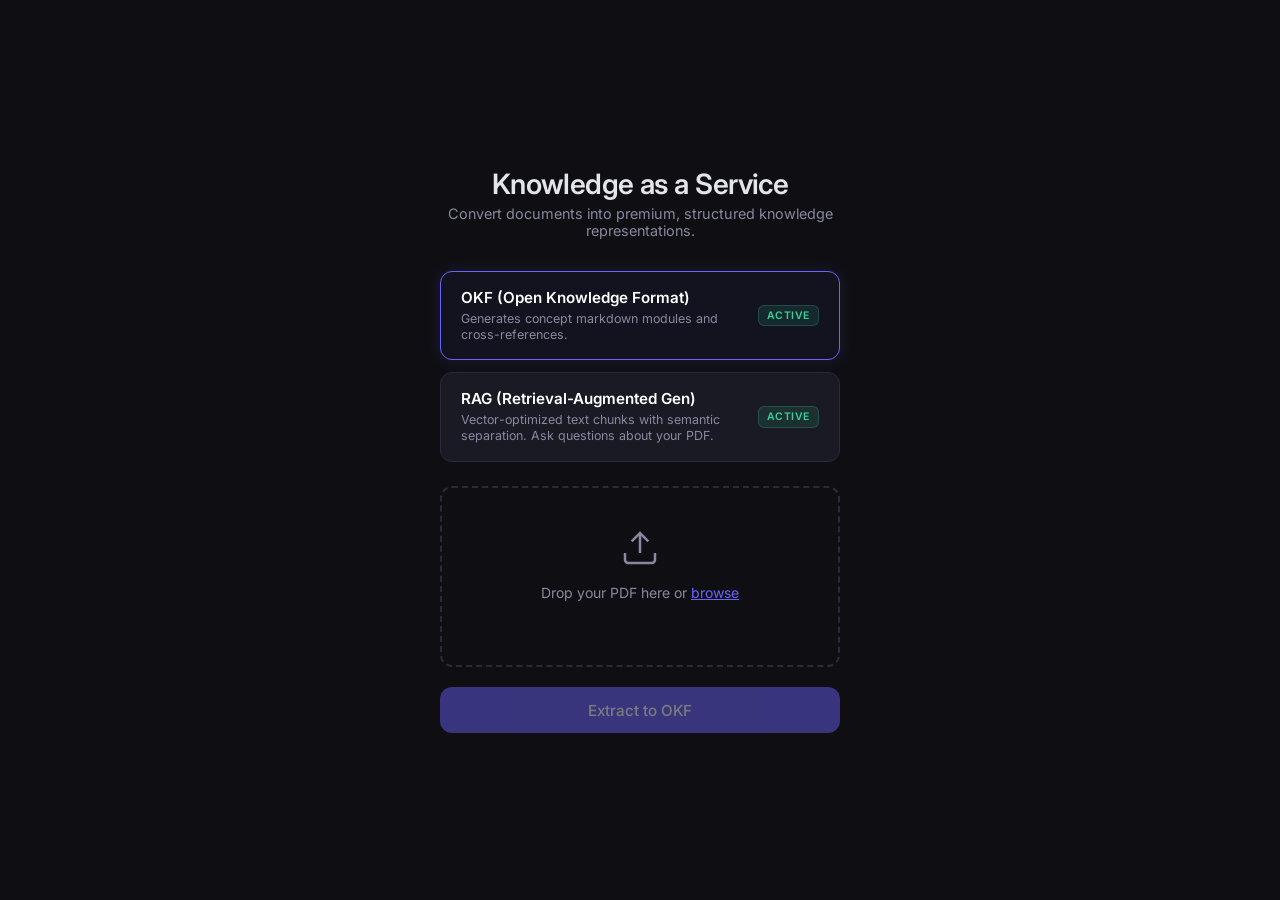
==== commit 25244849: "feat: remove RAG + OKF Hybrid option, frontend UI card, and underlying code" ====
--- a/templates/index.html
+++ b/templates/index.html
@@ -698,13 +698,7 @@
                         </div>
                         <span class="service-badge active">Active</span>
                     </div>
-                    <div class="service-card" id="service-rag-okf" data-service="rag-okf">
-                        <div class="service-info">
-                            <div class="service-title">RAG + OKF Hybrid</div>
-                            <div class="service-desc">Combines OKF concept mapping with RAG vector database chunks.</div>
-                        </div>
-                        <span class="service-badge hybrid">Hybrid</span>
-                    </div>
+
                 </div>
 
                 <div class="drop-zone" id="drop-zone">
@@ -780,6 +774,14 @@
             </div>
             <div class="rag-header-right">
                 <span class="rag-stats-badge" id="rag-chunk-count">0 chunks indexed</span>
+                <button class="btn-rag-back" id="btn-rag-download" style="background:var(--accent);border-color:var(--accent);color:#fff;">
+                    <svg xmlns="http://www.w3.org/2000/svg" viewBox="0 0 24 24" fill="none" stroke="currentColor" stroke-width="2" stroke-linecap="round" stroke-linejoin="round" style="width:14px;height:14px;">
+                        <path d="M21 15v4a2 2 0 0 1-2 2H5a2 2 0 0 1-2-2v-4"/>
+                        <polyline points="7 10 12 15 17 10"/>
+                        <line x1="12" y1="15" x2="12" y2="3"/>
+                    </svg>
+                    Download Vector DB
+                </button>
                 <button class="btn-rag-back" id="btn-rag-back">
                     <svg xmlns="http://www.w3.org/2000/svg" viewBox="0 0 24 24" fill="none" stroke="currentColor" stroke-width="2" stroke-linecap="round" stroke-linejoin="round">
                         <path d="M19 12H5"/><polyline points="12 19 5 12 12 5"/>
@@ -854,8 +856,6 @@
                     btnText.textContent = 'Extract to OKF';
                 } else if (selectedService === 'rag') {
                     btnText.textContent = 'Index for RAG';
-                } else if (selectedService === 'rag-okf') {
-                    btnText.textContent = 'Extract & Index';
                 }
             });
         });
@@ -952,6 +952,33 @@
             showToast('Download started successfully!', false);
         });
 
+        const btnRagDownload = document.getElementById('btn-rag-download');
+        if (btnRagDownload) {
+            btnRagDownload.addEventListener('click', () => {
+                if (!activeWorkspaceData || !activeWorkspaceData.zip_base64) {
+                    showToast('No downloadable ZIP package available for this session.', true);
+                    return;
+                }
+                
+                const zipBytes = atob(activeWorkspaceData.zip_base64);
+                const array = new Uint8Array(zipBytes.length);
+                for (let i = 0; i < zipBytes.length; i++) {
+                    array[i] = zipBytes.charCodeAt(i);
+                }
+                
+                const blob = new Blob([array], { type: 'application/zip' });
+                const url = URL.createObjectURL(blob);
+                const a = document.createElement('a');
+                a.href = url;
+                a.download = 'vector_db_package.zip';
+                document.body.appendChild(a);
+                a.click();
+                document.body.removeChild(a);
+                URL.revokeObjectURL(url);
+                showToast('Vector DB package download started!', false);
+            });
+        }
+
         // New Upload View Transition (from OKF success)
         btnBack.addEventListener('click', () => {
             workspaceContainer.style.display = 'none';
@@ -1242,7 +1269,7 @@
 
                 const mode = json.mode || selectedService;
 
-                if (mode === 'rag' || mode === 'rag-okf') {
+                if (mode === 'rag') {
                     // Store RAG session
                     ragSessionId = json.session_id;
                     
@@ -1257,11 +1284,6 @@
                         uploadView.style.display = 'none';
                         ragWorkspace.style.display = 'flex';
                         ragInput.focus();
-
-                        // If hybrid mode with OKF, store download data
-                        if (mode === 'rag-okf' && json.zip_base64) {
-                            // Could add download button in RAG header later
-                        }
                     }, 800);
 
                 } else {
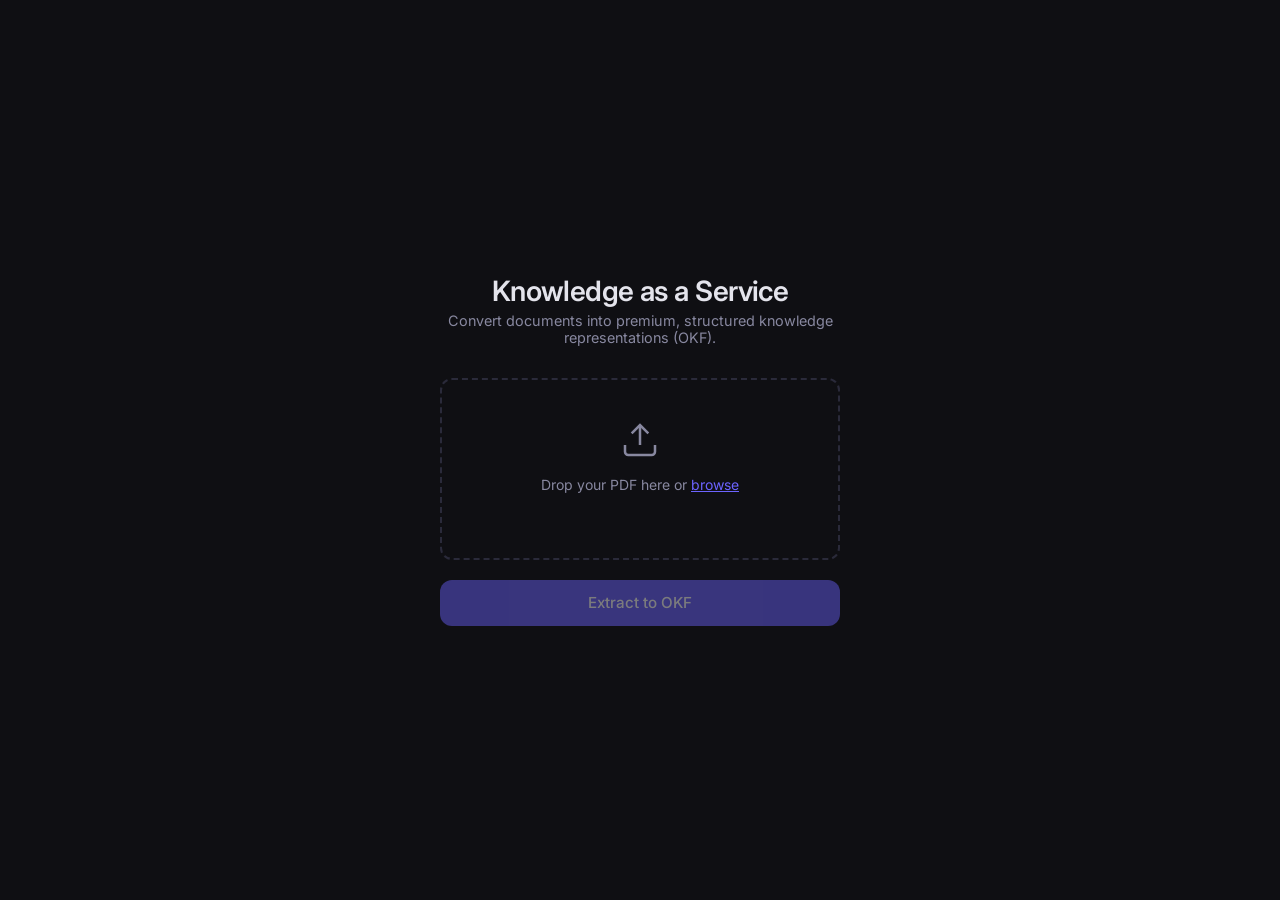
==== commit 99925cca: "refactor: Completely remove all RAG and RAG+OKF code, files, dependencies, and endpoints" ====
--- a/templates/index.html
+++ b/templates/index.html
@@ -141,535 +141,12 @@
             height: 18px;
         }
 
-        /* ---- Service Type Selector ---- */
-        .service-selector {
-            display: flex;
-            flex-direction: column;
-            gap: 0.75rem;
-            margin-bottom: 1.5rem;
-            text-align: left;
-        }
-
-        .service-card {
-            background: #1a1a24;
-            border: 1px solid #2a2a3a;
-            border-radius: var(--radius);
-            padding: 1rem 1.25rem;
-            cursor: pointer;
-            transition: all 0.25s cubic-bezier(0.16, 1, 0.3, 1);
-            position: relative;
-            display: flex;
-            align-items: center;
-            justify-content: space-between;
-            gap: 1rem;
-        }
-
-        .service-card.selected {
-            border-color: var(--accent);
-            box-shadow: 0 0 16px var(--accent-glow);
-            background: rgba(108, 99, 255, 0.05);
-        }
-
-        .service-card:hover:not(.disabled) {
-            border-color: var(--accent-hover);
-            transform: translateY(-1.5px);
-            box-shadow: 0 4px 15px rgba(0, 0, 0, 0.2);
-        }
-
-        .service-card.disabled {
-            opacity: 0.45;
-            cursor: not-allowed;
-        }
-
-        .service-info {
-            display: flex;
-            flex-direction: column;
-            gap: 0.25rem;
-        }
-
-        .service-title {
-            font-size: 0.95rem;
-            font-weight: 600;
-            color: #fff;
-        }
-
-        .service-desc {
-            font-size: 0.78rem;
-            color: var(--text-muted);
-            line-height: 1.3;
-        }
-
-        .service-badge {
-            font-size: 0.65rem;
-            font-weight: 600;
-            padding: 0.2rem 0.5rem;
-            border-radius: 6px;
-            text-transform: uppercase;
-            letter-spacing: 0.05em;
-            flex-shrink: 0;
-        }
-
-        .service-badge.active {
-            background: rgba(52, 211, 153, 0.12);
-            color: var(--success);
-            border: 1px solid rgba(52, 211, 153, 0.2);
-        }
-
-        .service-badge.soon {
-            background: rgba(156, 163, 175, 0.08);
-            color: #9ca3af;
-            border: 1px solid rgba(156, 163, 175, 0.15);
-        }
-
-        .service-badge.hybrid {
-            background: rgba(251, 191, 36, 0.12);
-            color: var(--warning);
-            border: 1px solid rgba(251, 191, 36, 0.2);
-        }
-
         .upload-view {
             display: flex;
             min-height: 100vh;
             align-items: center;
             justify-content: center;
         }
-
-        /* ============================================= */
-        /* ---- RAG Chat Workspace ----                  */
-        /* ============================================= */
-        #rag-workspace {
-            display: none;
-            width: 100%;
-            height: 100vh;
-            flex-direction: column;
-            background: var(--bg);
-        }
-
-        /* Header */
-        .rag-header {
-            display: flex;
-            align-items: center;
-            justify-content: space-between;
-            padding: 0.75rem 1.5rem;
-            background: var(--surface);
-            border-bottom: 1px solid var(--border);
-            flex-shrink: 0;
-        }
-
-        .rag-header-left {
-            display: flex;
-            align-items: center;
-            gap: 0.75rem;
-        }
-
-        .rag-logo {
-            display: flex;
-            align-items: center;
-            gap: 0.5rem;
-            font-weight: 600;
-            font-size: 0.95rem;
-            color: var(--text);
-        }
-
-        .rag-logo-icon {
-            width: 28px;
-            height: 28px;
-            border-radius: 8px;
-            background: linear-gradient(135deg, #6c63ff 0%, #a855f7 100%);
-            display: flex;
-            align-items: center;
-            justify-content: center;
-            color: #fff;
-            font-size: 0.75rem;
-            font-weight: 700;
-        }
-
-        .rag-doc-name {
-            font-size: 0.8rem;
-            color: var(--text-muted);
-            padding: 0.25rem 0.65rem;
-            background: rgba(108, 99, 255, 0.08);
-            border: 1px solid rgba(108, 99, 255, 0.15);
-            border-radius: 6px;
-        }
-
-        .rag-header-right {
-            display: flex;
-            align-items: center;
-            gap: 0.5rem;
-        }
-
-        .rag-stats-badge {
-            font-size: 0.72rem;
-            color: var(--text-muted);
-            padding: 0.2rem 0.5rem;
-            background: rgba(52, 211, 153, 0.08);
-            border: 1px solid rgba(52, 211, 153, 0.15);
-            border-radius: 6px;
-        }
-
-        .btn-rag-back {
-            padding: 0.4rem 0.75rem;
-            background: #1f2937;
-            border: 1px solid #374151;
-            border-radius: 8px;
-            color: #d1d5db;
-            font-family: var(--font);
-            font-size: 0.78rem;
-            font-weight: 500;
-            cursor: pointer;
-            transition: all 0.2s ease;
-            display: flex;
-            align-items: center;
-            gap: 0.35rem;
-        }
-
-        .btn-rag-back:hover {
-            background: #374151;
-            color: #fff;
-        }
-
-        .btn-rag-back svg {
-            width: 14px;
-            height: 14px;
-        }
-
-        /* Chat Area */
-        .rag-chat-area {
-            flex: 1;
-            overflow-y: auto;
-            padding: 1.5rem;
-            display: flex;
-            flex-direction: column;
-            gap: 1.25rem;
-            scroll-behavior: smooth;
-        }
-
-        /* Welcome */
-        .rag-welcome {
-            display: flex;
-            flex-direction: column;
-            align-items: center;
-            justify-content: center;
-            text-align: center;
-            padding: 3rem 1.5rem;
-            flex: 1;
-        }
-
-        .rag-welcome-icon {
-            width: 64px;
-            height: 64px;
-            border-radius: 16px;
-            background: linear-gradient(135deg, rgba(108, 99, 255, 0.12) 0%, rgba(168, 85, 247, 0.12) 100%);
-            border: 1px solid rgba(108, 99, 255, 0.2);
-            display: flex;
-            align-items: center;
-            justify-content: center;
-            margin-bottom: 1.25rem;
-        }
-
-        .rag-welcome-icon svg {
-            width: 32px;
-            height: 32px;
-            color: var(--accent);
-        }
-
-        .rag-welcome h2 {
-            font-size: 1.25rem;
-            font-weight: 600;
-            color: var(--text);
-            margin-bottom: 0.5rem;
-        }
-
-        .rag-welcome p {
-            font-size: 0.85rem;
-            color: var(--text-muted);
-            max-width: 420px;
-            line-height: 1.5;
-            margin-bottom: 1.25rem;
-        }
-
-        .rag-suggestions {
-            display: flex;
-            flex-wrap: wrap;
-            gap: 0.5rem;
-            justify-content: center;
-            max-width: 520px;
-        }
-
-        .rag-suggestion-chip {
-            padding: 0.45rem 0.85rem;
-            background: var(--surface);
-            border: 1px solid var(--border);
-            border-radius: 20px;
-            color: var(--text-muted);
-            font-size: 0.78rem;
-            font-family: var(--font);
-            cursor: pointer;
-            transition: all 0.2s ease;
-        }
-
-        .rag-suggestion-chip:hover {
-            border-color: var(--accent);
-            color: var(--accent);
-            background: rgba(108, 99, 255, 0.06);
-        }
-
-        /* Messages */
-        .rag-message {
-            display: flex;
-            gap: 0.75rem;
-            max-width: 760px;
-            width: 100%;
-            margin: 0 auto;
-            animation: msg-appear 0.3s cubic-bezier(0.16, 1, 0.3, 1) forwards;
-        }
-
-        @keyframes msg-appear {
-            from { opacity: 0; transform: translateY(8px); }
-            to { opacity: 1; transform: translateY(0); }
-        }
-
-        .rag-message.user {
-            flex-direction: row-reverse;
-        }
-
-        .rag-message-avatar {
-            width: 32px;
-            height: 32px;
-            border-radius: 10px;
-            display: flex;
-            align-items: center;
-            justify-content: center;
-            font-size: 0.75rem;
-            font-weight: 700;
-            flex-shrink: 0;
-        }
-
-        .rag-message.user .rag-message-avatar {
-            background: linear-gradient(135deg, #6c63ff, #a855f7);
-            color: #fff;
-        }
-
-        .rag-message.assistant .rag-message-avatar {
-            background: rgba(52, 211, 153, 0.15);
-            border: 1px solid rgba(52, 211, 153, 0.25);
-            color: var(--success);
-        }
-
-        .rag-message-content {
-            padding: 0.85rem 1.1rem;
-            border-radius: 14px;
-            font-size: 0.88rem;
-            line-height: 1.6;
-            max-width: 85%;
-        }
-
-        .rag-message.user .rag-message-content {
-            background: linear-gradient(135deg, #6c63ff 0%, #7f78ff 100%);
-            color: #fff;
-            border-bottom-right-radius: 4px;
-        }
-
-        .rag-message.assistant .rag-message-content {
-            background: var(--surface);
-            border: 1px solid var(--border);
-            color: var(--text);
-            border-bottom-left-radius: 4px;
-        }
-
-        .rag-message.assistant .rag-message-content p {
-            margin-bottom: 0.5rem;
-        }
-
-        .rag-message.assistant .rag-message-content p:last-child {
-            margin-bottom: 0;
-        }
-
-        /* Sources accordion */
-        .rag-sources {
-            margin-top: 0.75rem;
-            border-top: 1px solid var(--border);
-            padding-top: 0.65rem;
-        }
-
-        .rag-sources-toggle {
-            display: flex;
-            align-items: center;
-            gap: 0.35rem;
-            font-size: 0.75rem;
-            color: var(--accent);
-            cursor: pointer;
-            font-family: var(--font);
-            font-weight: 500;
-            background: none;
-            border: none;
-            padding: 0;
-            transition: color 0.2s ease;
-        }
-
-        .rag-sources-toggle:hover {
-            color: var(--accent-hover);
-        }
-
-        .rag-sources-toggle svg {
-            width: 14px;
-            height: 14px;
-            transition: transform 0.2s ease;
-        }
-
-        .rag-sources-toggle.expanded svg {
-            transform: rotate(180deg);
-        }
-
-        .rag-sources-list {
-            display: none;
-            margin-top: 0.5rem;
-            display: flex;
-            flex-direction: column;
-            gap: 0.35rem;
-        }
-
-        .rag-sources-list.visible {
-            display: flex;
-        }
-
-        .rag-source-item {
-            font-size: 0.73rem;
-            padding: 0.4rem 0.6rem;
-            background: rgba(108, 99, 255, 0.06);
-            border: 1px solid rgba(108, 99, 255, 0.1);
-            border-radius: 6px;
-            color: var(--text-muted);
-            line-height: 1.35;
-        }
-
-        .rag-source-item strong {
-            color: var(--text);
-            font-weight: 500;
-        }
-
-        /* Typing indicator */
-        .rag-typing {
-            display: flex;
-            gap: 4px;
-            padding: 0.5rem 0;
-        }
-
-        .rag-typing span {
-            width: 6px;
-            height: 6px;
-            border-radius: 50%;
-            background: var(--text-muted);
-            animation: typing-bounce 1.4s ease-in-out infinite;
-        }
-
-        .rag-typing span:nth-child(2) { animation-delay: 0.2s; }
-        .rag-typing span:nth-child(3) { animation-delay: 0.4s; }
-
-        @keyframes typing-bounce {
-            0%, 60%, 100% { transform: translateY(0); opacity: 0.4; }
-            30% { transform: translateY(-6px); opacity: 1; }
-        }
-
-        /* Search Stats */
-        .rag-search-stats {
-            font-size: 0.7rem;
-            color: var(--text-muted);
-            margin-top: 0.5rem;
-            display: flex;
-            gap: 0.75rem;
-            flex-wrap: wrap;
-        }
-
-        .rag-stat {
-            display: flex;
-            align-items: center;
-            gap: 0.25rem;
-        }
-
-        .rag-stat-dot {
-            width: 5px;
-            height: 5px;
-            border-radius: 50%;
-        }
-
-        .rag-stat-dot.vector { background: #6c63ff; }
-        .rag-stat-dot.bm25 { background: #f59e0b; }
-        .rag-stat-dot.reranked { background: #34d399; }
-
-        /* Input Bar */
-        .rag-input-bar {
-            padding: 0.75rem 1.5rem 1rem;
-            background: var(--surface);
-            border-top: 1px solid var(--border);
-            flex-shrink: 0;
-        }
-
-        .rag-input-wrapper {
-            max-width: 760px;
-            margin: 0 auto;
-            display: flex;
-            gap: 0.5rem;
-            align-items: flex-end;
-        }
-
-        .rag-input-field {
-            flex: 1;
-            padding: 0.75rem 1rem;
-            background: var(--bg);
-            border: 1px solid var(--border);
-            border-radius: 12px;
-            color: var(--text);
-            font-family: var(--font);
-            font-size: 0.9rem;
-            resize: none;
-            max-height: 120px;
-            min-height: 44px;
-            outline: none;
-            transition: border-color 0.2s ease, box-shadow 0.2s ease;
-            line-height: 1.4;
-        }
-
-        .rag-input-field:focus {
-            border-color: var(--accent);
-            box-shadow: 0 0 0 3px var(--accent-glow);
-        }
-
-        .rag-input-field::placeholder {
-            color: var(--text-muted);
-        }
-
-        .rag-send-btn {
-            width: 44px;
-            height: 44px;
-            border-radius: 12px;
-            background: var(--accent);
-            border: none;
-            color: #fff;
-            cursor: pointer;
-            display: flex;
-            align-items: center;
-            justify-content: center;
-            transition: all 0.2s ease;
-            flex-shrink: 0;
-        }
-
-        .rag-send-btn:hover:not(:disabled) {
-            background: var(--accent-hover);
-            transform: translateY(-1px);
-            box-shadow: 0 4px 15px var(--accent-glow);
-        }
-
-        .rag-send-btn:disabled {
-            opacity: 0.4;
-            cursor: not-allowed;
-        }
-
-        .rag-send-btn svg {
-            width: 20px;
-            height: 20px;
-        }
     </style>
 </head>
 
@@ -679,28 +156,9 @@
     <div class="upload-view" id="upload-view">
         <div class="container">
             <h1>Knowledge as a Service</h1>
-            <p class="subtitle">Convert documents into premium, structured knowledge representations.</p>
+            <p class="subtitle">Convert documents into premium, structured knowledge representations (OKF).</p>
 
             <form id="upload-form">
-                <!-- Service Selection -->
-                <div class="service-selector">
-                    <div class="service-card selected" id="service-okf" data-service="okf">
-                        <div class="service-info">
-                            <div class="service-title">OKF (Open Knowledge Format)</div>
-                            <div class="service-desc">Generates concept markdown modules and cross-references.</div>
-                        </div>
-                        <span class="service-badge active">Active</span>
-                    </div>
-                    <div class="service-card" id="service-rag" data-service="rag">
-                        <div class="service-info">
-                            <div class="service-title">RAG (Retrieval-Augmented Gen)</div>
-                            <div class="service-desc">Vector-optimized text chunks with semantic separation. Ask questions about your PDF.</div>
-                        </div>
-                        <span class="service-badge active">Active</span>
-                    </div>
-
-                </div>
-
                 <div class="drop-zone" id="drop-zone">
                     <svg class="upload-icon" xmlns="http://www.w3.org/2000/svg" viewBox="0 0 24 24" fill="none" stroke="currentColor" stroke-width="1.5">
                         <path d="M21 15v4a2 2 0 0 1-2 2H5a2 2 0 0 1-2-2v-4"/>
@@ -761,69 +219,6 @@
         </div>
     </div>
 
-    <!-- RAG Chat Workspace -->
-    <div id="rag-workspace">
-        <!-- Header -->
-        <div class="rag-header">
-            <div class="rag-header-left">
-                <div class="rag-logo">
-                    <div class="rag-logo-icon">R</div>
-                    RAG Playground
-                </div>
-                <span class="rag-doc-name" id="rag-doc-name">document.pdf</span>
-            </div>
-            <div class="rag-header-right">
-                <span class="rag-stats-badge" id="rag-chunk-count">0 chunks indexed</span>
-                <button class="btn-rag-back" id="btn-rag-download" style="background:var(--accent);border-color:var(--accent);color:#fff;">
-                    <svg xmlns="http://www.w3.org/2000/svg" viewBox="0 0 24 24" fill="none" stroke="currentColor" stroke-width="2" stroke-linecap="round" stroke-linejoin="round" style="width:14px;height:14px;">
-                        <path d="M21 15v4a2 2 0 0 1-2 2H5a2 2 0 0 1-2-2v-4"/>
-                        <polyline points="7 10 12 15 17 10"/>
-                        <line x1="12" y1="15" x2="12" y2="3"/>
-                    </svg>
-                    Download Vector DB
-                </button>
-                <button class="btn-rag-back" id="btn-rag-back">
-                    <svg xmlns="http://www.w3.org/2000/svg" viewBox="0 0 24 24" fill="none" stroke="currentColor" stroke-width="2" stroke-linecap="round" stroke-linejoin="round">
-                        <path d="M19 12H5"/><polyline points="12 19 5 12 12 5"/>
-                    </svg>
-                    New Upload
-                </button>
-            </div>
-        </div>
-
-        <!-- Chat Area -->
-        <div class="rag-chat-area" id="rag-chat-area">
-            <div class="rag-welcome" id="rag-welcome">
-                <div class="rag-welcome-icon">
-                    <svg xmlns="http://www.w3.org/2000/svg" viewBox="0 0 24 24" fill="none" stroke="currentColor" stroke-width="1.5" stroke-linecap="round" stroke-linejoin="round">
-                        <circle cx="11" cy="11" r="8"/>
-                        <line x1="21" y1="21" x2="16.65" y2="16.65"/>
-                    </svg>
-                </div>
-                <h2>Ask anything about your document</h2>
-                <p>Your PDF has been indexed with hybrid vector + keyword search. Ask questions and get precise, cited answers powered by Gemini AI.</p>
-                <div class="rag-suggestions" id="rag-suggestions">
-                    <button class="rag-suggestion-chip" data-q="What is this document about?">What is this document about?</button>
-                    <button class="rag-suggestion-chip" data-q="Summarize the key points">Summarize the key points</button>
-                    <button class="rag-suggestion-chip" data-q="What are the main conclusions?">What are the main conclusions?</button>
-                </div>
-            </div>
-        </div>
-
-        <!-- Input Bar -->
-        <div class="rag-input-bar">
-            <div class="rag-input-wrapper">
-                <textarea class="rag-input-field" id="rag-input" placeholder="Ask a question about your document..." rows="1"></textarea>
-                <button class="rag-send-btn" id="rag-send-btn" disabled>
-                    <svg xmlns="http://www.w3.org/2000/svg" viewBox="0 0 24 24" fill="none" stroke="currentColor" stroke-width="2" stroke-linecap="round" stroke-linejoin="round">
-                        <line x1="22" y1="2" x2="11" y2="13"/>
-                        <polygon points="22 2 15 22 11 13 2 9 22 2"/>
-                    </svg>
-                </button>
-            </div>
-        </div>
-    </div>
-
     <script>
         const dropZone = document.getElementById('drop-zone');
         const fileInput = document.getElementById('pdf-input');
@@ -834,52 +229,14 @@
         const toastMessage = document.getElementById('toast-message');
         const toastIcon = document.getElementById('toast-icon');
 
-        // Service selection logic
-        const serviceCards = document.querySelectorAll('.service-card');
-        let selectedService = 'okf';
-
-        serviceCards.forEach(card => {
-            card.addEventListener('click', () => {
-                if (card.classList.contains('disabled')) {
-                    const title = card.querySelector('.service-title').textContent.split(' (')[0];
-                    showToast(`${title} conversion is coming soon!`, true);
-                    return;
-                }
-                
-                serviceCards.forEach(c => c.classList.remove('selected'));
-                card.classList.add('selected');
-                selectedService = card.dataset.service;
-                
-                // Update submit button text based on service
-                const btnText = submitBtn.querySelector('.btn-text');
-                if (selectedService === 'okf') {
-                    btnText.textContent = 'Extract to OKF';
-                } else if (selectedService === 'rag') {
-                    btnText.textContent = 'Index for RAG';
-                }
-            });
-        });
-
         // Workspace elements
         const uploadView = document.getElementById('upload-view');
         const workspaceContainer = document.getElementById('workspace-container');
         const workspaceRepoTitle = document.getElementById('workspace-repo-title');
         const btnBack = document.getElementById('btn-back');
         const btnDownload = document.getElementById('btn-download');
-        
-        // RAG workspace elements
-        const ragWorkspace = document.getElementById('rag-workspace');
-        const ragChatArea = document.getElementById('rag-chat-area');
-        const ragInput = document.getElementById('rag-input');
-        const ragSendBtn = document.getElementById('rag-send-btn');
-        const ragWelcome = document.getElementById('rag-welcome');
-        const ragDocName = document.getElementById('rag-doc-name');
-        const ragChunkCount = document.getElementById('rag-chunk-count');
-        const btnRagBack = document.getElementById('btn-rag-back');
 
         let activeWorkspaceData = null;
-        let ragSessionId = null;
-        let ragIsQuerying = false;
 
         // File selection
         fileInput.addEventListener('change', () => {
@@ -912,8 +269,6 @@
                 hideToast();
             }
         });
-
-
 
         // Toast notifications
         function showToast(message, isError = true) {
@@ -952,50 +307,11 @@
             showToast('Download started successfully!', false);
         });
 
-        const btnRagDownload = document.getElementById('btn-rag-download');
-        if (btnRagDownload) {
-            btnRagDownload.addEventListener('click', () => {
-                if (!activeWorkspaceData || !activeWorkspaceData.zip_base64) {
-                    showToast('No downloadable ZIP package available for this session.', true);
-                    return;
-                }
-                
-                const zipBytes = atob(activeWorkspaceData.zip_base64);
-                const array = new Uint8Array(zipBytes.length);
-                for (let i = 0; i < zipBytes.length; i++) {
-                    array[i] = zipBytes.charCodeAt(i);
-                }
-                
-                const blob = new Blob([array], { type: 'application/zip' });
-                const url = URL.createObjectURL(blob);
-                const a = document.createElement('a');
-                a.href = url;
-                a.download = 'vector_db_package.zip';
-                document.body.appendChild(a);
-                a.click();
-                document.body.removeChild(a);
-                URL.revokeObjectURL(url);
-                showToast('Vector DB package download started!', false);
-            });
-        }
-
-        // New Upload View Transition (from OKF success)
+        // New Upload View Transition
         btnBack.addEventListener('click', () => {
             workspaceContainer.style.display = 'none';
             uploadView.style.display = 'flex';
             resetUploadState();
-        });
-
-        // New Upload from RAG workspace
-        btnRagBack.addEventListener('click', () => {
-            // Clean up RAG session
-            if (ragSessionId) {
-                fetch(`/api/rag/session/${ragSessionId}`, { method: 'DELETE' }).catch(() => {});
-            }
-            ragWorkspace.style.display = 'none';
-            uploadView.style.display = 'flex';
-            resetUploadState();
-            resetRagChat();
         });
 
         function resetUploadState() {
@@ -1004,212 +320,9 @@
             submitBtn.disabled = true;
             dropZone.classList.remove('has-file');
             activeWorkspaceData = null;
-            ragSessionId = null;
-        }
-
-        function resetRagChat() {
-            ragChatArea.innerHTML = '';
-            ragChatArea.appendChild(ragWelcome.cloneNode(true));
-            const newWelcome = ragChatArea.querySelector('.rag-welcome');
-            newWelcome.style.display = 'flex';
-            // Re-bind suggestion chips
-            newWelcome.querySelectorAll('.rag-suggestion-chip').forEach(chip => {
-                chip.addEventListener('click', () => {
-                    ragInput.value = chip.dataset.q;
-                    ragSendBtn.disabled = false;
-                    sendRagQuery();
-                });
-            });
-        }
-
-        // ==========================================
-        // RAG Chat Functions
-        // ==========================================
-
-        function addMessage(role, content, sources = null, stats = null) {
-            // Hide welcome on first message
-            const welcome = ragChatArea.querySelector('.rag-welcome');
-            if (welcome) welcome.style.display = 'none';
-
-            const msg = document.createElement('div');
-            msg.className = `rag-message ${role}`;
-
-            const avatar = document.createElement('div');
-            avatar.className = 'rag-message-avatar';
-            avatar.textContent = role === 'user' ? 'U' : 'AI';
-
-            const contentDiv = document.createElement('div');
-            contentDiv.className = 'rag-message-content';
-
-            // Simple markdown-like rendering
-            const formatted = content
-                .replace(/\*\*(.*?)\*\*/g, '<strong>$1</strong>')
-                .replace(/\*(.*?)\*/g, '<em>$1</em>')
-                .replace(/`(.*?)`/g, '<code style="background:rgba(108,99,255,0.1);padding:0.1em 0.3em;border-radius:4px;font-size:0.85em;">$1</code>')
-                .replace(/\n\n/g, '</p><p>')
-                .replace(/\n/g, '<br>');
-            contentDiv.innerHTML = `<p>${formatted}</p>`;
-
-            // Add sources if present
-            if (sources && sources.length > 0) {
-                const sourcesDiv = document.createElement('div');
-                sourcesDiv.className = 'rag-sources';
-
-                const toggle = document.createElement('button');
-                toggle.className = 'rag-sources-toggle';
-                toggle.innerHTML = `<svg xmlns="http://www.w3.org/2000/svg" viewBox="0 0 24 24" fill="none" stroke="currentColor" stroke-width="2"><polyline points="6 9 12 15 18 9"/></svg> ${sources.length} source${sources.length > 1 ? 's' : ''} referenced`;
-
-                const list = document.createElement('div');
-                list.className = 'rag-sources-list';
-
-                sources.forEach((src, i) => {
-                    const item = document.createElement('div');
-                    item.className = 'rag-source-item';
-                    const pageInfo = src.metadata && src.metadata.page_number ? ` · Page ${src.metadata.page_number}` : '';
-                    const scoreInfo = src.score ? ` · Score: ${src.score.toFixed(3)}` : '';
-                    const preview = src.text ? src.text.substring(0, 120) + (src.text.length > 120 ? '…' : '') : '';
-                    item.innerHTML = `<strong>Chunk ${i + 1}${pageInfo}${scoreInfo}</strong><br>${preview}`;
-                    list.appendChild(item);
-                });
-
-                toggle.addEventListener('click', () => {
-                    toggle.classList.toggle('expanded');
-                    list.classList.toggle('visible');
-                });
-
-                sourcesDiv.appendChild(toggle);
-                sourcesDiv.appendChild(list);
-                contentDiv.appendChild(sourcesDiv);
-            }
-
-            // Add search stats
-            if (stats) {
-                const statsDiv = document.createElement('div');
-                statsDiv.className = 'rag-search-stats';
-                if (stats.vector_results !== undefined) {
-                    statsDiv.innerHTML += `<span class="rag-stat"><span class="rag-stat-dot vector"></span> ${stats.vector_results} vector</span>`;
-                }
-                if (stats.bm25_results !== undefined) {
-                    statsDiv.innerHTML += `<span class="rag-stat"><span class="rag-stat-dot bm25"></span> ${stats.bm25_results} BM25</span>`;
-                }
-                if (stats.reranked !== undefined) {
-                    statsDiv.innerHTML += `<span class="rag-stat"><span class="rag-stat-dot reranked"></span> ${stats.reranked} reranked</span>`;
-                }
-                if (stats.latency_ms !== undefined) {
-                    statsDiv.innerHTML += `<span class="rag-stat">⚡ ${stats.latency_ms}ms</span>`;
-                }
-                contentDiv.appendChild(statsDiv);
-            }
-
-            msg.appendChild(avatar);
-            msg.appendChild(contentDiv);
-            ragChatArea.appendChild(msg);
-            ragChatArea.scrollTop = ragChatArea.scrollHeight;
-
-            return msg;
-        }
-
-        function addTypingIndicator() {
-            const msg = document.createElement('div');
-            msg.className = 'rag-message assistant';
-            msg.id = 'rag-typing-indicator';
-
-            const avatar = document.createElement('div');
-            avatar.className = 'rag-message-avatar';
-            avatar.textContent = 'AI';
-
-            const contentDiv = document.createElement('div');
-            contentDiv.className = 'rag-message-content';
-            contentDiv.innerHTML = '<div class="rag-typing"><span></span><span></span><span></span></div>';
-
-            msg.appendChild(avatar);
-            msg.appendChild(contentDiv);
-            ragChatArea.appendChild(msg);
-            ragChatArea.scrollTop = ragChatArea.scrollHeight;
-        }
-
-        function removeTypingIndicator() {
-            const indicator = document.getElementById('rag-typing-indicator');
-            if (indicator) indicator.remove();
-        }
-
-        async function sendRagQuery() {
-            const question = ragInput.value.trim();
-            if (!question || ragIsQuerying || !ragSessionId) return;
-
-            ragIsQuerying = true;
-            ragSendBtn.disabled = true;
-            ragInput.value = '';
-            ragInput.style.height = 'auto';
-
-            addMessage('user', question);
-            addTypingIndicator();
-
-            try {
-                const response = await fetch('/api/rag/query', {
-                    method: 'POST',
-                    headers: { 'Content-Type': 'application/json' },
-                    body: JSON.stringify({
-                        session_id: ragSessionId,
-                        question: question
-                    })
-                });
-
-                removeTypingIndicator();
-
-                if (!response.ok) {
-                    let detail = 'An error occurred while processing your question.';
-                    try {
-                        const err = await response.json();
-                        detail = err.detail || detail;
-                    } catch (_) {}
-                    addMessage('assistant', `⚠️ ${detail}`);
-                    return;
-                }
-
-                const data = await response.json();
-                addMessage('assistant', data.answer, data.sources || [], data.stats || {});
-
-            } catch (error) {
-                removeTypingIndicator();
-                addMessage('assistant', `⚠️ Network error: ${error.message}`);
-            } finally {
-                ragIsQuerying = false;
-                ragSendBtn.disabled = false;
-                ragInput.focus();
-            }
-        }
-
-        // RAG input handling
-        ragInput.addEventListener('input', () => {
-            ragSendBtn.disabled = ragInput.value.trim().length === 0;
-            // Auto-resize textarea
-            ragInput.style.height = 'auto';
-            ragInput.style.height = Math.min(ragInput.scrollHeight, 120) + 'px';
-        });
-
-        ragInput.addEventListener('keydown', (e) => {
-            if (e.key === 'Enter' && !e.shiftKey) {
-                e.preventDefault();
-                sendRagQuery();
-            }
-        });
-
-        ragSendBtn.addEventListener('click', sendRagQuery);
-
-        // Suggestion chips
-        document.querySelectorAll('.rag-suggestion-chip').forEach(chip => {
-            chip.addEventListener('click', () => {
-                ragInput.value = chip.dataset.q;
-                ragSendBtn.disabled = false;
-                sendRagQuery();
-            });
-        });
-
-        // ==========================================
+        }
+
         // Async Form Submit
-        // ==========================================
-
         form.addEventListener('submit', async (e) => {
             e.preventDefault();
 
@@ -1219,12 +332,6 @@
             // Validate client-side
             if (!file.name.toLowerCase().endsWith('.pdf')) {
                 showToast('Please select a PDF file.');
-                return;
-            }
-
-            const MAX_VERCEL_BYTES = 4.5 * 1024 * 1024;
-            if (file.size > MAX_VERCEL_BYTES) {
-                showToast(`File size (${(file.size / (1024 * 1024)).toFixed(1)} MB) exceeds Vercel serverless upload limit of 4.5 MB. Please compress or select a smaller PDF.`);
                 return;
             }
 
@@ -1236,7 +343,6 @@
 
             const formData = new FormData();
             formData.append('pdf', file);
-            formData.append('mode', selectedService);
 
             try {
                 const response = await fetch('/upload', {
@@ -1245,13 +351,6 @@
                 });
 
                 if (!response.ok) {
-                    if (response.status === 413) {
-                        throw new Error('File payload too large (4.5 MB limit on Vercel uploads).');
-                    }
-                    if (response.status === 504) {
-                        throw new Error('Gateway Timeout (504). Processing took longer than Vercel serverless limit.');
-                    }
-
                     let detail = 'An error occurred during extraction.';
                     try {
                         const err = await response.json();
@@ -1267,37 +366,15 @@
 
                 activeWorkspaceData = json;
 
-                const mode = json.mode || selectedService;
-
-                if (mode === 'rag') {
-                    // Store RAG session
-                    ragSessionId = json.session_id;
-                    
-                    // Update RAG workspace header
-                    ragDocName.textContent = file.name;
-                    ragChunkCount.textContent = `${json.chunk_count || 0} chunks indexed`;
-
-                    showToast('Document indexed for RAG!', false);
-
-                    // Transition to RAG workspace
-                    setTimeout(() => {
-                        uploadView.style.display = 'none';
-                        ragWorkspace.style.display = 'flex';
-                        ragInput.focus();
-                    }, 800);
-
-                } else {
-                    // OKF mode — show success card
-                    showToast('Knowledge mapping complete!', false);
-
-                    setTimeout(() => {
-                        uploadView.style.display = 'none';
-                        workspaceContainer.style.display = 'flex';
-                        if (workspaceRepoTitle) {
-                            workspaceRepoTitle.textContent = json.repository_title;
-                        }
-                    }, 1000);
-                }
+                showToast('Knowledge mapping complete!', false);
+
+                setTimeout(() => {
+                    uploadView.style.display = 'none';
+                    workspaceContainer.style.display = 'flex';
+                    if (workspaceRepoTitle) {
+                        workspaceRepoTitle.textContent = json.repository_title;
+                    }
+                }, 1000);
 
             } catch (error) {
                 showToast(error.message);
